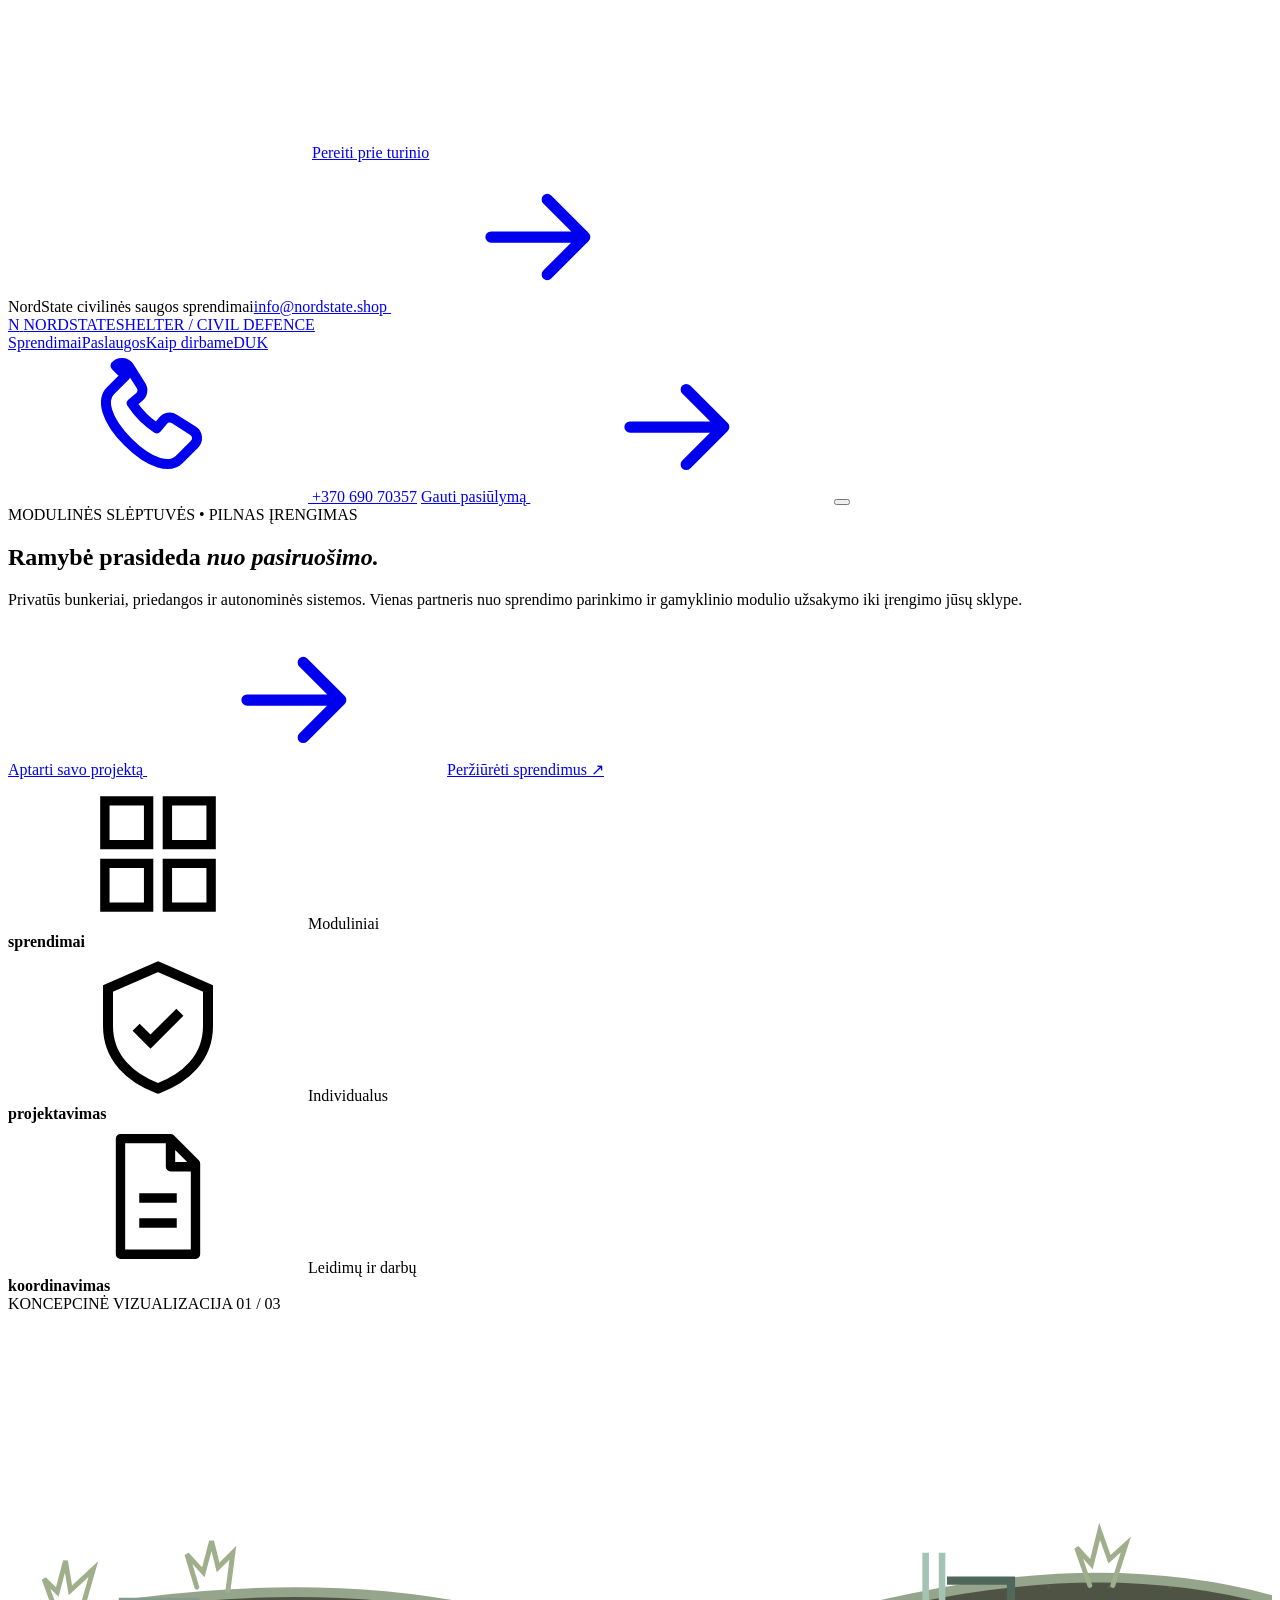
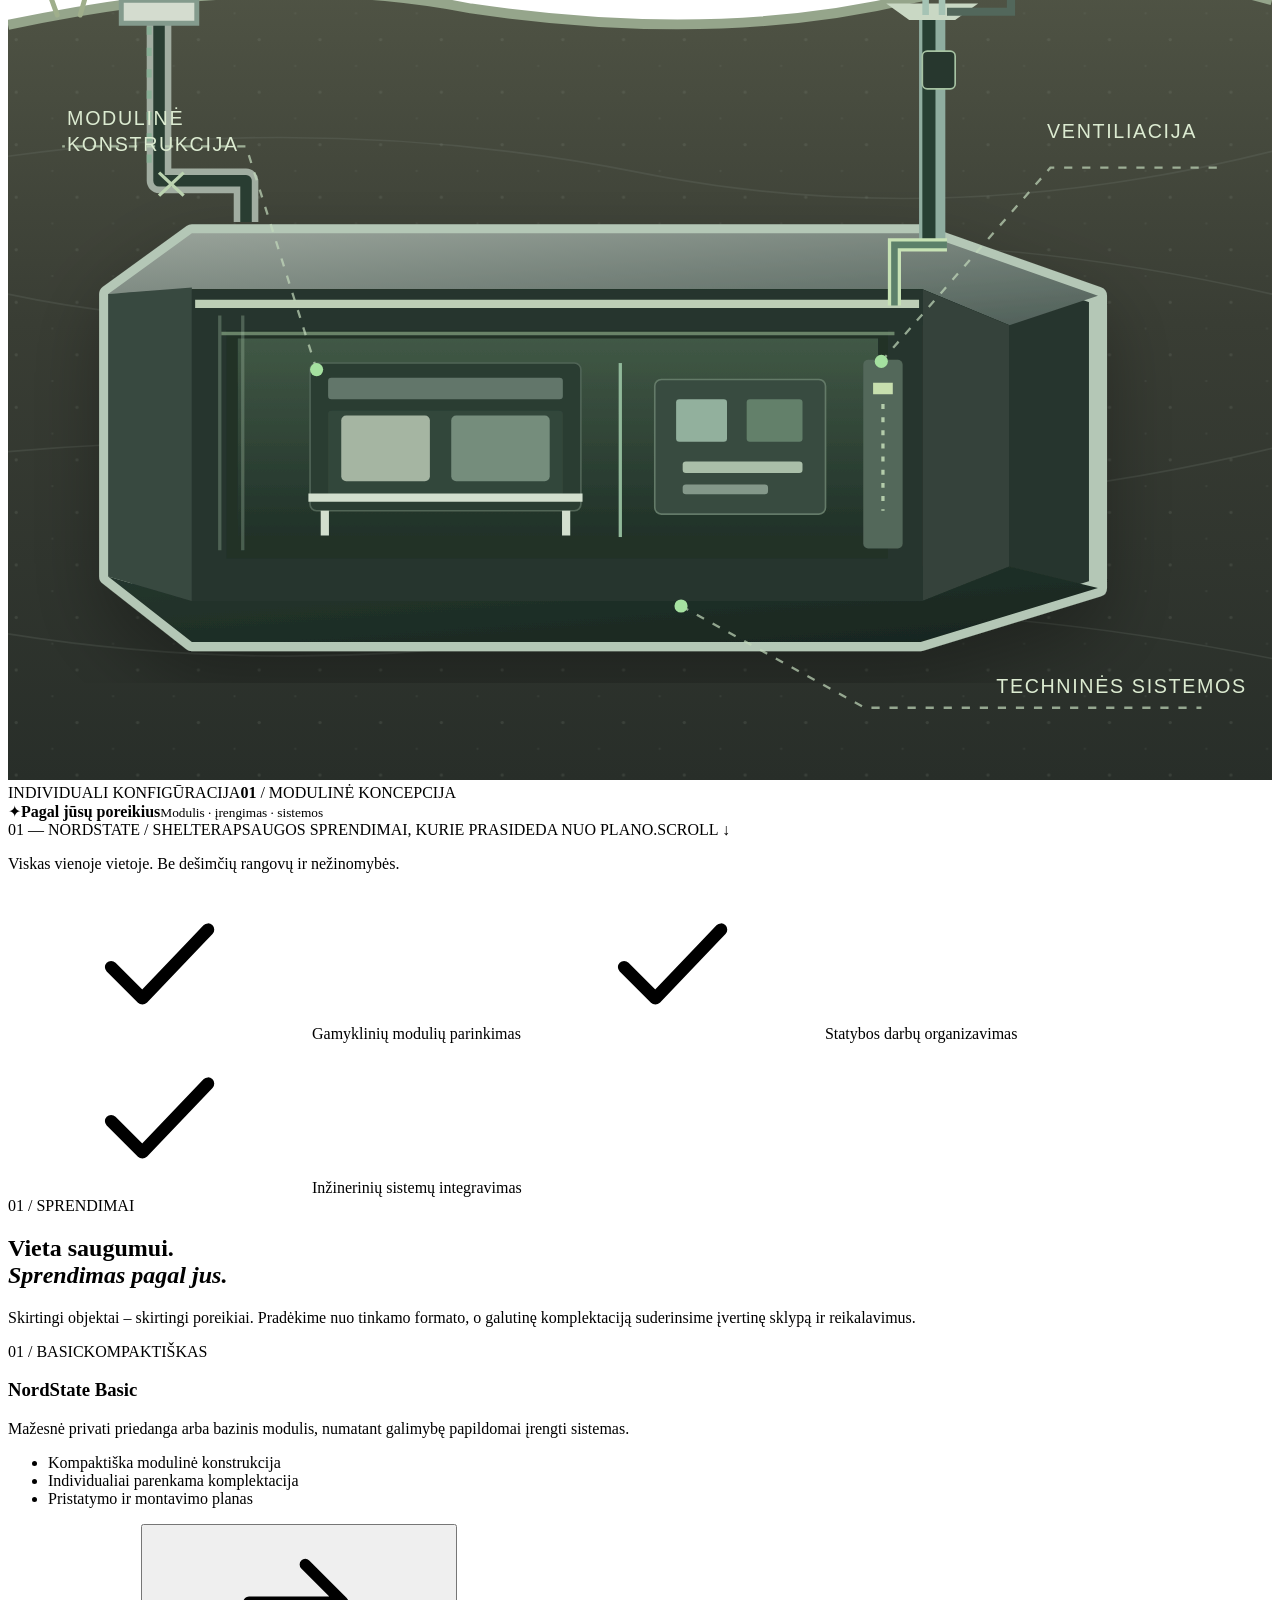
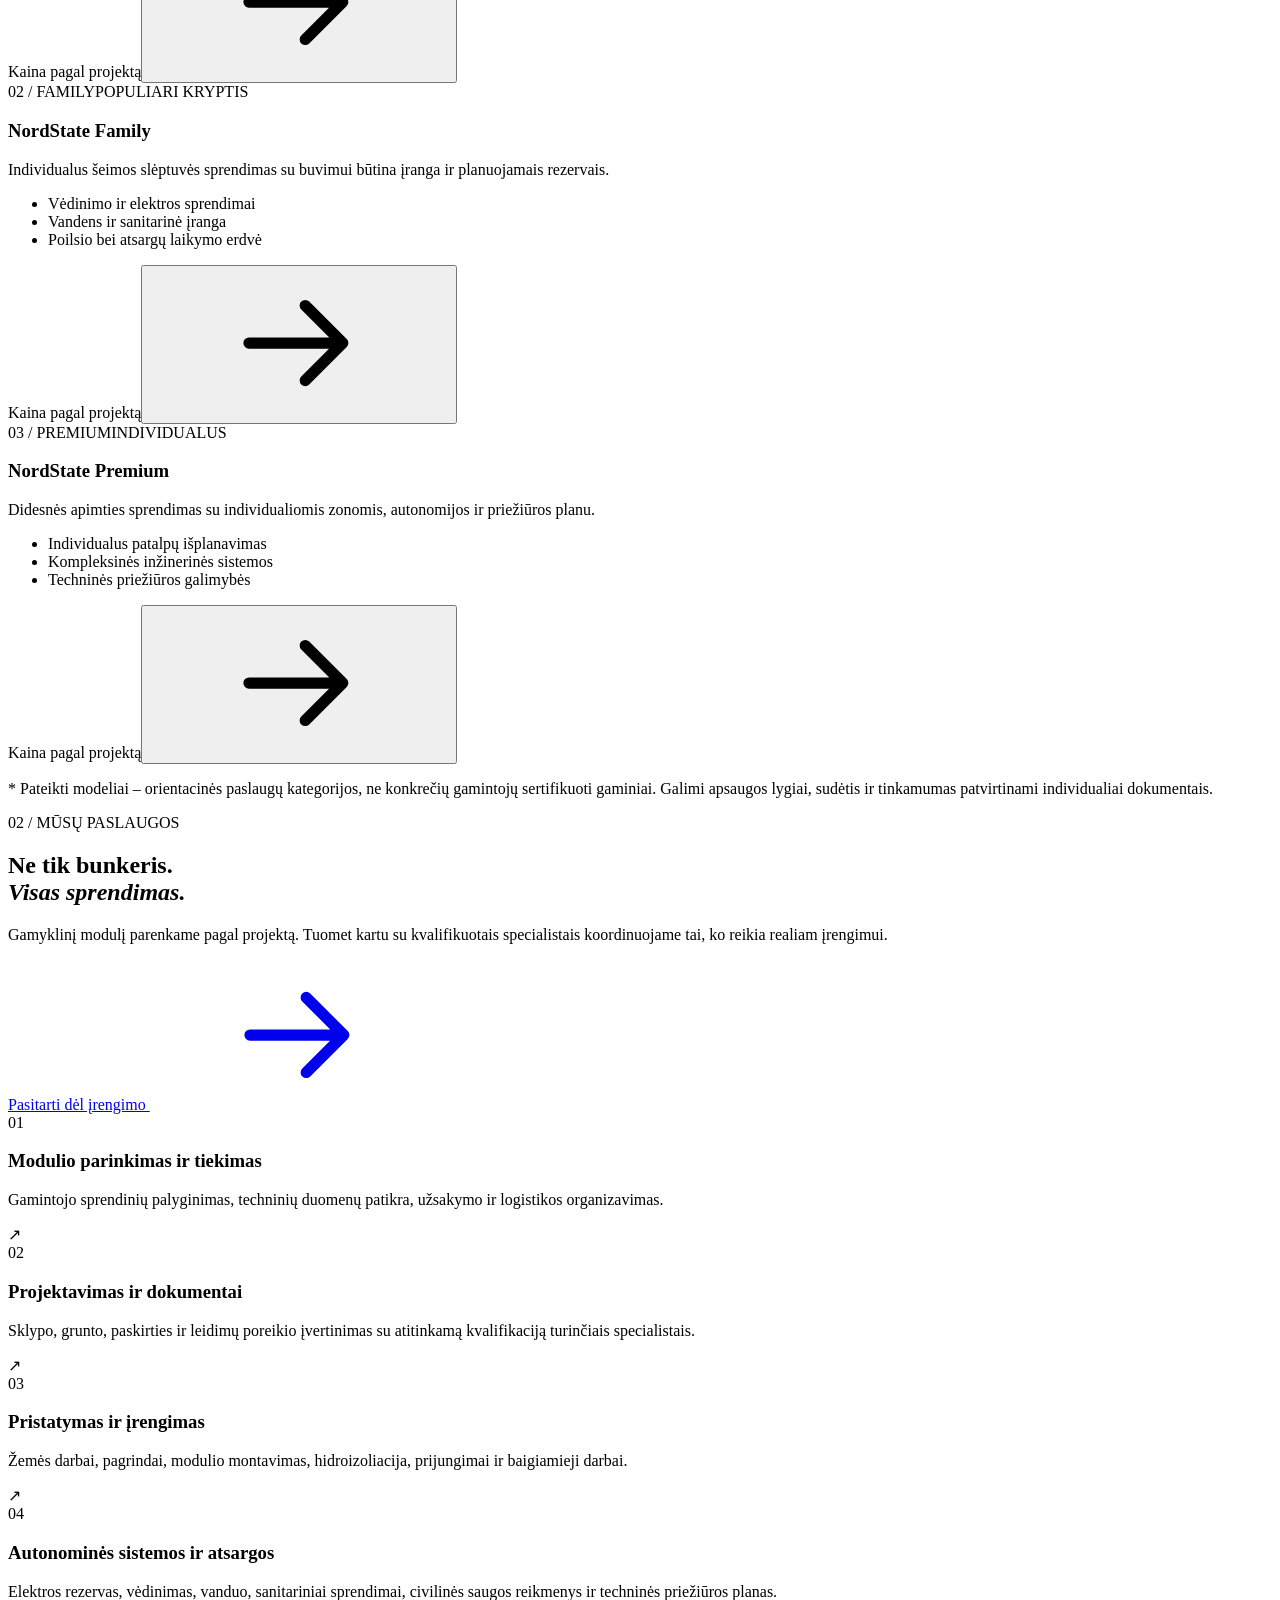
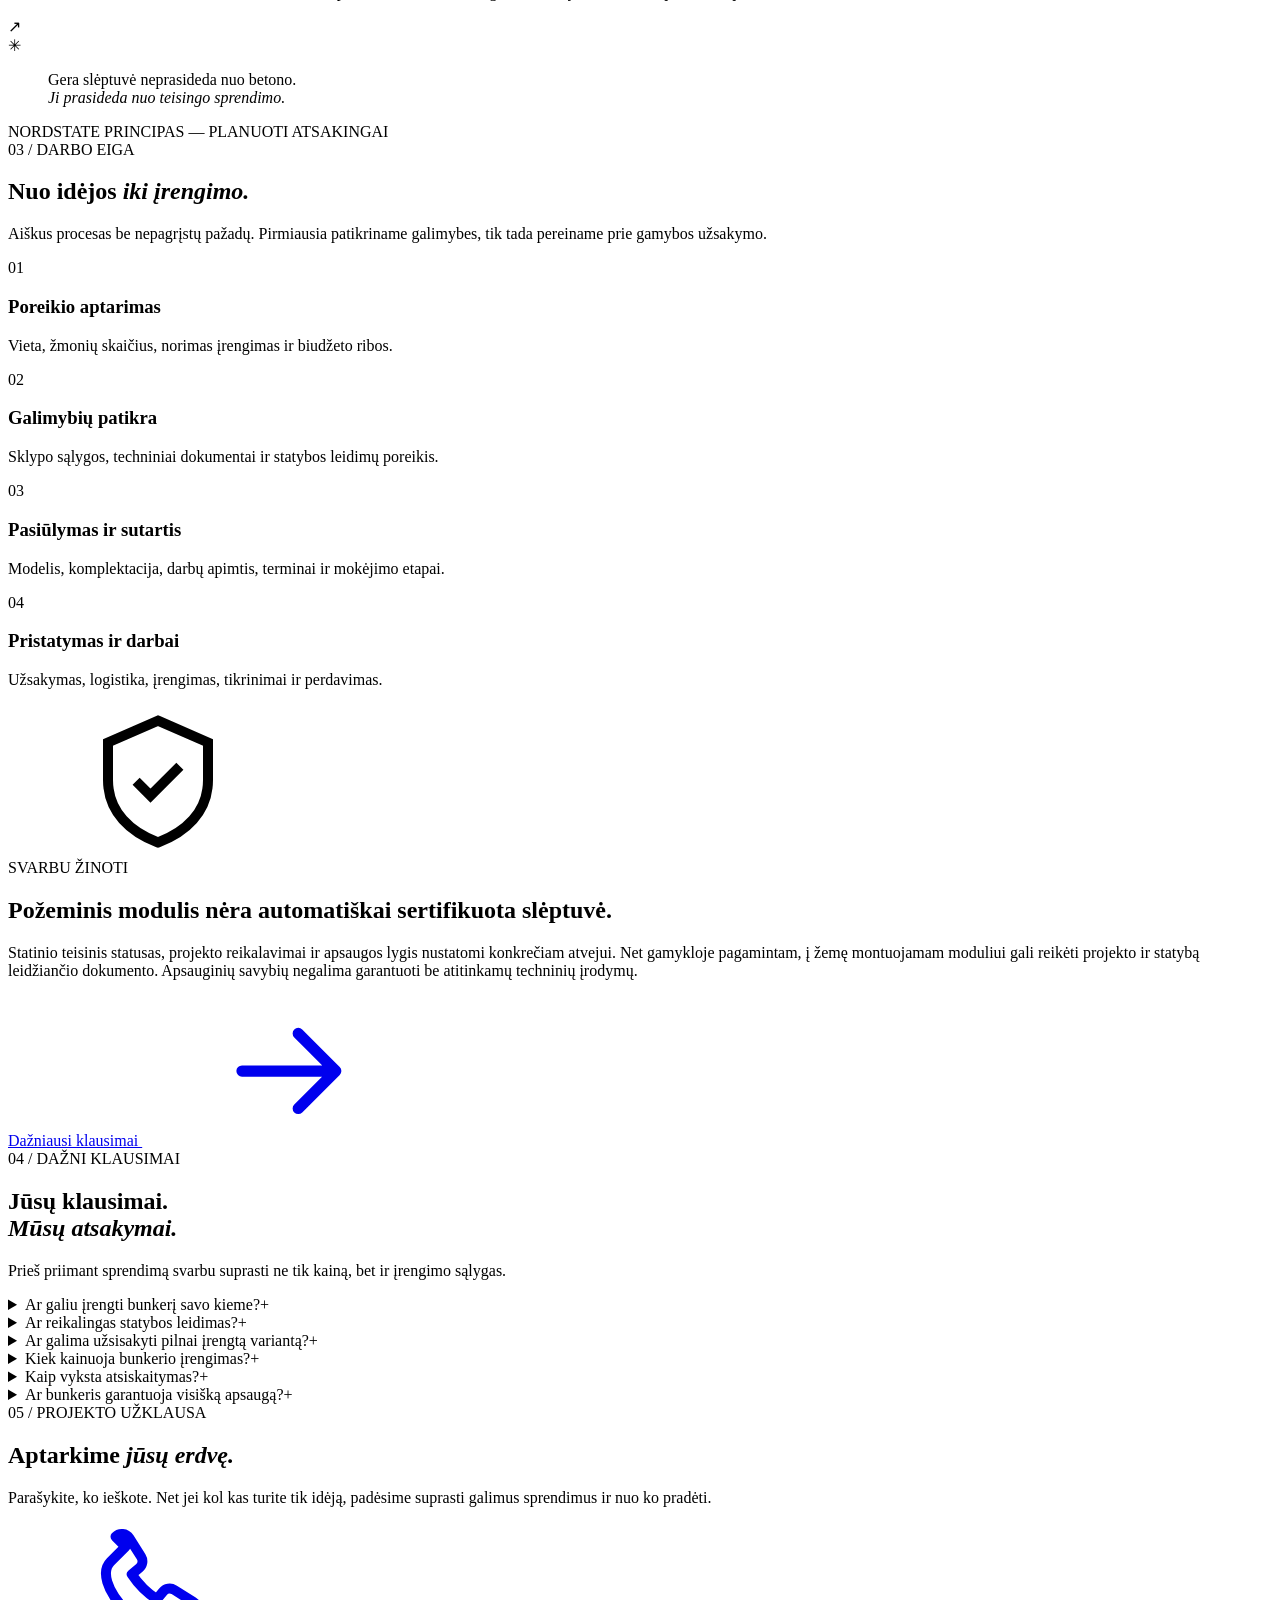
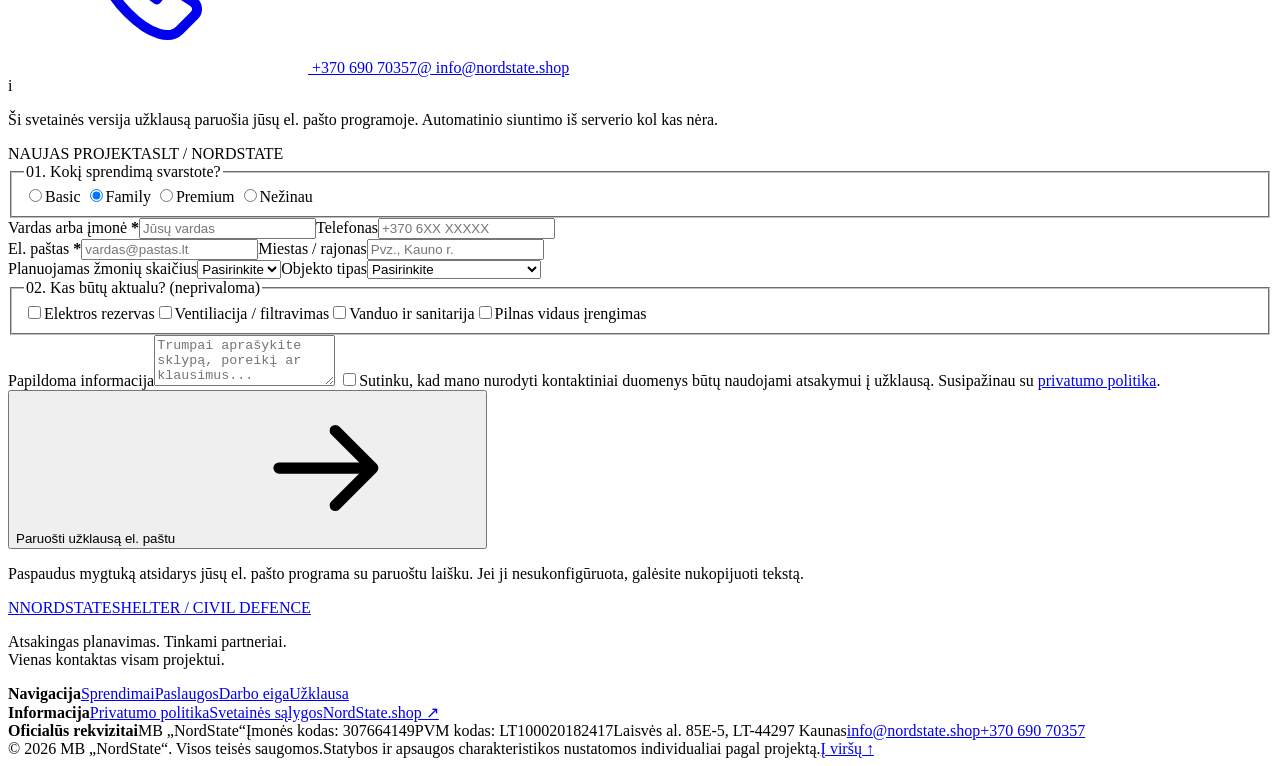
==== index.html @ f5805f01 "Import NordState Shelter index.html" ====
<!doctype html>
<html lang="lt">
<head>
  <meta charset="UTF-8">
  <meta name="viewport" content="width=device-width, initial-scale=1">
  <meta name="theme-color" content="#121a17">
  <meta name="description" content="NordState Shelter – modulinių bunkerių, priedangų ir civilinės saugos sprendimai. Nuo individualaus pasiūlymo iki pristatymo, įrengimo ir techninės priežiūros Lietuvoje.">
  <meta property="og:type" content="website">
  <meta property="og:title" content="NordState Shelter | Apgalvota apsauga">
  <meta property="og:description" content="Modulinės slėptuvės ir pilnas įrengimo organizavimas. Nuo pirmos konsultacijos iki paruošto sprendimo.">
  <meta property="og:locale" content="lt_LT">
  <title>NordState Shelter — Bunkeriai, priedangos ir įrengimas</title>
  <link rel="icon" href="./favicon.svg" type="image/svg+xml">
  <link rel="stylesheet" href="./styles.css">
  <script type="application/ld+json">{"@context":"https://schema.org","@type":"Organization","name":"MB NordState","legalName":"MB NordState","taxID":"LT100020182417","identifier":"307664149","url":"https://nordstate.shop","email":"info@nordstate.shop","telephone":"+37069070357","address":{"@type":"PostalAddress","streetAddress":"Laisvės al. 85E-5","postalCode":"LT-44297","addressLocality":"Kaunas","addressCountry":"LT"}}</script>
  <script src="./app.js" defer></script>
</head>
<body>
  <svg class="svg-defs" aria-hidden="true" xmlns="http://www.w3.org/2000/svg">
    <symbol id="ic-arrow" viewBox="0 0 24 24"><path d="M4 12h15m-6-6 6 6-6 6" stroke="currentColor" fill="none" stroke-width="1.8" stroke-linecap="round" stroke-linejoin="round"/></symbol>
    <symbol id="ic-check" viewBox="0 0 24 24"><path d="m4.5 12.5 5 5L20 6.5" stroke="currentColor" fill="none" stroke-width="2" stroke-linecap="round" stroke-linejoin="round"/></symbol>
    <symbol id="ic-phone" viewBox="0 0 24 24"><path d="M6.8 3.8 4.4 6.2c-1.4 1.4-.9 4.5 2.8 8.2s6.8 4.2 8.2 2.8l2.4-2.4a1.4 1.4 0 0 0-.2-2.2l-3-1.9a1.4 1.4 0 0 0-1.8.3l-1 1.2a14 14 0 0 1-4-4l1.2-1a1.4 1.4 0 0 0 .3-1.8l-1.9-3a1.4 1.4 0 0 0-2.2-.2Z" stroke="currentColor" fill="none" stroke-width="1.6" stroke-linejoin="round"/></symbol>
    <symbol id="ic-shield" viewBox="0 0 24 24"><path d="M12 2.5 20 6v6c0 5.2-3.7 8.4-8 10-4.3-1.6-8-4.8-8-10V6l8-3.5Z" stroke="currentColor" fill="none" stroke-width="1.6"/><path d="m8.5 12.2 2.3 2.3 4.7-4.7" stroke="currentColor" fill="none" stroke-width="1.6"/></symbol>
    <symbol id="ic-grid" viewBox="0 0 24 24"><path d="M3.5 3.5h7v7h-7zm10 0h7v7h-7zm-10 10h7v7h-7zm10 0h7v7h-7z" stroke="currentColor" fill="none" stroke-width="1.5"/></symbol>
    <symbol id="ic-settings" viewBox="0 0 24 24"><path d="M4 12c0-4.4 3.6-8 8-8s8 3.6 8 8-3.6 8-8 8-8-3.6-8-8Z" stroke="currentColor" fill="none" stroke-width="1.5"/><path d="M12 7v10M7 12h10" stroke="currentColor" fill="none" stroke-width="1.5"/></symbol>
    <symbol id="ic-file" viewBox="0 0 24 24"><path d="M6 2.5h8l4 4V21H6zM14 2.5V7h4M9 12h6M9 16h6" stroke="currentColor" fill="none" stroke-width="1.5" stroke-linejoin="round"/></symbol>
  </svg>
  <a class="skip-link" href="#turinys">Pereiti prie turinio</a>
  <div class="topline"><div class="container topline-inner"><span><span class="signal-dot"></span> NordState civilinės saugos sprendimai</span><a href="mailto:info@nordstate.shop">info@nordstate.shop <svg class="tiny-icon"><use href="#ic-arrow"/></svg></a></div></div>
  <header class="site-header" id="virsus">
    <div class="container nav-wrap">
      <a class="brand" href="#virsus" aria-label="NordState Shelter – pradžia">
        <span class="brand-mark"><span class="brand-mark-inner">N</span></span>
        <span class="brand-name">NORDSTATE<span class="brand-sub">SHELTER / CIVIL DEFENCE</span></span>
      </a>
      <nav class="desktop-nav" aria-label="Pagrindinė navigacija">
        <a href="#sprendimai">Sprendimai</a><a href="#paslaugos">Paslaugos</a><a href="#procesas">Kaip dirbame</a><a href="#duk">DUK</a>
      </nav>
      <div class="nav-right">
        <a class="nav-phone" href="tel:+37069070357"><svg class="icon"><use href="#ic-phone"/></svg> +370 690 70357</a>
        <a class="btn btn-small btn-accent" href="#uzklausa">Gauti pasiūlymą <svg class="icon"><use href="#ic-arrow"/></svg></a>
        <button class="menu-button" id="menuToggle" type="button" aria-controls="mobileMenu" aria-expanded="false" aria-label="Atidaryti meniu"><span></span><span></span><span></span></button>
      </div>
    </div>
    <nav id="mobileMenu" class="mobile-menu" aria-label="Mobilioji navigacija" hidden>
      <a href="#sprendimai">Sprendimai</a><a href="#paslaugos">Paslaugos</a><a href="#procesas">Kaip dirbame</a><a href="#duk">DUK</a><a href="#uzklausa">Gauti pasiūlymą</a><a href="tel:+37069070357">+370 690 70357</a>
    </nav>
  </header>
  <main id="turinys">
    <section class="hero">
      <div class="hero-grid-overlay" aria-hidden="true"></div>
      <div class="container hero-inner">
        <div class="hero-copy">
          <div class="eyebrow"><span class="eyebrow-line"></span> MODULINĖS SLĖPTUVĖS • PILNAS ĮRENGIMAS</div>
          <h1>Ramybė prasideda <em>nuo pasiruošimo.</em></h1>
          <p>Privatūs bunkeriai, priedangos ir autonominės sistemos. Vienas partneris nuo sprendimo parinkimo ir gamyklinio modulio užsakymo iki įrengimo jūsų sklype.</p>
          <div class="hero-actions"><a href="#uzklausa" class="btn btn-accent btn-large">Aptarti savo projektą <svg class="icon"><use href="#ic-arrow"/></svg></a><a href="#sprendimai" class="text-link">Peržiūrėti sprendimus <span>↗</span></a></div>
          <div class="hero-meta"><div class="meta-unit"><span class="meta-icon"><svg class="icon"><use href="#ic-grid"/></svg></span><span>Moduliniai<br><b>sprendimai</b></span></div><div class="meta-divider"></div><div class="meta-unit"><span class="meta-icon"><svg class="icon"><use href="#ic-shield"/></svg></span><span>Individualus<br><b>projektavimas</b></span></div><div class="meta-divider"></div><div class="meta-unit"><span class="meta-icon"><svg class="icon"><use href="#ic-file"/></svg></span><span>Leidimų ir darbų<br><b>koordinavimas</b></span></div></div>
        </div>
        <div class="hero-visual">
          <div class="illustration-label top-label"><span class="label-dot"></span> KONCEPCINĖ VIZUALIZACIJA <span class="label-count">01 / 03</span></div>
          <svg class="hero-illustration" viewBox="0 0 770 650" role="img" aria-label="Požeminio modulinio bunkerio scheminis pjūvis su gyvenamąja erdve, įėjimu ir techninėmis sistemomis">
            <defs>
              <linearGradient id="earth" x1="0" x2="0" y1="0" y2="1"><stop offset="0" stop-color="#505445"/><stop offset=".43" stop-color="#393d34"/><stop offset="1" stop-color="#282e29"/></linearGradient>
              <linearGradient id="roof" x1="0" x2=".9" y1="0" y2="1"><stop stop-color="#9aa49b"/><stop offset="1" stop-color="#52625b"/></linearGradient>
              <linearGradient id="floor" x1="0" x2="1" y1="0" y2="1"><stop stop-color="#26382f"/><stop offset="1" stop-color="#17251e"/></linearGradient>
              <linearGradient id="glow" x1="0" x2="0" y1="0" y2="1"><stop stop-color="#bcecb5" stop-opacity=".21"/><stop offset="1" stop-color="#bcecb5" stop-opacity="0"/></linearGradient>
              <pattern id="noise" width="37" height="32" patternUnits="userSpaceOnUse"><circle cx="5" cy="7" r="1" fill="#8b9889" opacity=".22"/><circle cx="27" cy="23" r=".7" fill="#8b9889" opacity=".16"/></pattern>
              <filter id="shadow"><feDropShadow dx="0" dy="20" stdDeviation="23" flood-color="#000" flood-opacity=".3"/></filter>
            </defs>
            <path d="M0 190 Q160 156 282 180 Q432 202 550 174 Q672 148 770 175L770 650H0Z" fill="url(#earth)"/>
            <path d="M0 190 Q160 156 282 180 Q432 202 550 174 Q672 148 770 175" stroke="#95a58b" stroke-width="6" fill="none"/>
            <path d="M0 192 Q160 158 282 182 Q432 204 550 176 Q672 150 770 177L770 650H0Z" fill="url(#noise)" opacity=".8"/>
            <g stroke="#798275" opacity=".22" fill="none"><path d="M0 270q200-27 385 10t385-13M0 354q163 35 345-10t425 10M0 450q205-18 380 16t390-18M0 561q175 28 355-2t415 17"/></g>
            <path d="M30 184l-8-22 8 8 5-19 3 18 14-13-8 28M115 167l-6-20 10 11 5-19 4 16 9-9-3 23M659 166l-8-23 9 10 5-20 6 17 10-9-8 25" stroke="#9fae8b" fill="none" stroke-width="3" stroke-linecap="round"/>
            <g filter="url(#shadow)">
              <path d="M112 317 L556 317 L664 355 L664 533 L556 566 L112 566 L61 526 L61 354Z" fill="#26342d" stroke="#b4c7b6" stroke-width="11" stroke-linejoin="round"/>
              <path d="M112 317 L556 317 L664 355 L610 373 L557 351 L112 351 L61 354Z" fill="url(#roof)"/>
              <path d="M112 351 L557 351 L610 373 L610 520 L557 541 L112 541Z" fill="#1a2822"/>
              <path d="M557 351 L610 373 L610 520 L557 541Z" fill="#34423a"/>
              <path d="M112 541 L557 541 L610 520 L664 533 L556 566 L112 566 L61 526Z" fill="url(#floor)"/>
              <path d="M112 350V541L61 526V354Z" fill="#394941"/>
              <path d="M112 351 H557 V541 H112Z" fill="#26362d"/>
              <path d="M133 376H536V515H133Z" fill="#203128"/>
              <path d="M140 381H530V503H140Z" fill="url(#glow)"/>
              <path d="M114 360H555" stroke="#d8e9cf" stroke-width="5" opacity=".85"/>
              <path d="M130 378H540" stroke="#a5c79e" stroke-width="2" opacity=".55"/>
              <rect x="184" y="396" width="165" height="90" rx="4" fill="#2a3d32" stroke="#516557"/>
              <rect x="195" y="405" width="143" height="13" rx="2" fill="#62766a"/><rect x="195" y="425" width="143" height="52" rx="2" fill="#32463b"/>
              <rect x="203" y="428" width="54" height="40" rx="3" fill="#a5b5a2"/><rect x="270" y="428" width="60" height="40" rx="3" fill="#748d7c"/>
              <path d="M183 478H350M193 486V501M340 486V501" stroke="#d2dfce" stroke-width="5"/>
              <path d="M372 396h2v106h-2z" fill="#91b99a"/>
              <rect x="394" y="406" width="104" height="82" rx="4" fill="#384b40" stroke="#647a68"/>
              <rect x="407" y="418" width="31" height="26" rx="2" fill="#92b09d"/><rect x="450" y="418" width="34" height="26" rx="2" fill="#63806b"/>
              <rect x="411" y="456" width="73" height="7" rx="2" fill="#aabfa9"/><rect x="411" y="470" width="52" height="6" rx="2" fill="#84988a"/>
              <rect x="521" y="394" width="24" height="115" rx="3" fill="#53675a"/>
              <rect x="527" y="408" width="12" height="7" fill="#c7dfae"/><path d="M533 421v65" stroke="#b3ccaa" stroke-width="2" stroke-dasharray="3 5"/>
              <path d="M129 367v143M143 367v143" stroke="#adc8ae" stroke-width="2" opacity=".3"/>
            </g>
            <g>
              <path d="M563 180V326" fill="none" stroke="#8fada0" stroke-width="16"/>
              <path d="M561 180V326" fill="none" stroke="#273f33" stroke-width="8"/>
              <path d="M549 187h28l14-10h-56z" fill="#c9d8c4"/>
              <path d="M559 184v-38m10 38v-38" stroke="#a5c3b4" stroke-width="4"/>
              <path d="M572 182h39v-19h-39" fill="none" stroke="#52675b" stroke-width="5"/>
              <path d="M572 324H540V361" fill="none" stroke="#c7e2b5" stroke-width="8"/>
              <path d="M572 324H540V361" fill="none" stroke="#5c806a" stroke-width="4"/>
              <rect x="557" y="206" width="20" height="23" rx="3" fill="#27372e" stroke="#a7c3a3"/>
            </g>
            <g>
              <path d="M92 180V285L145 285V310" fill="none" stroke="#a1ada1" stroke-width="15" stroke-linejoin="round"/>
              <path d="M92 180V285L145 285V310" fill="none" stroke="#293d32" stroke-width="7" stroke-linejoin="round"/>
              <path d="M69 175h46v14H69Z" fill="#d4dccf" stroke="#849b8d" stroke-width="3"/>
              <path d="M86 191v83" stroke="#89af96" stroke-width="3" stroke-dasharray="5 8"/>
              <path d="M92 280l15 14m0-14-15 14" stroke="#bbd3b0" stroke-width="2"/>
            </g>
            <g fill="none" stroke="#c3dabc" opacity=".7" stroke-width="1.4" stroke-dasharray="5 6"><path d="M188 400L145 264H33"/><path d="M532 395L635 277H737"/><path d="M410 544L522 606H727"/></g>
            <g fill="#dcebd1" font-size="12" font-family="Arial,sans-serif" letter-spacing="1"><text x="36" y="251">MODULINĖ</text><text x="36" y="267">KONSTRUKCIJA</text><text x="633" y="259">VENTILIACIJA</text><text x="602" y="597">TECHNINĖS SISTEMOS</text></g>
            <g fill="#a5e1a0"><circle cx="188" cy="400" r="4"/><circle cx="532" cy="395" r="4"/><circle cx="410" cy="544" r="4"/></g>
          </svg>
          <div class="illustration-footer"><span>INDIVIDUALI KONFIGŪRACIJA</span><span><b>01</b> / MODULINĖ KONCEPCIJA</span></div>
          <div class="floating-tag"><span class="floating-tag-icon">✦</span><span><b>Pagal jūsų poreikius</b><small>Modulis · įrengimas · sistemos</small></span></div>
        </div>
      </div>
      <div class="hero-bottom container"><span>01 — NORDSTATE / SHELTER</span><span>APSAUGOS SPRENDIMAI, KURIE PRASIDEDA NUO PLANO.</span><span>SCROLL ↓</span></div>
    </section>

    <section class="intro-strip"><div class="container intro-grid"><p class="intro-large">Viskas vienoje vietoje. <span>Be dešimčių rangovų ir nežinomybės.</span></p><div class="intro-list"><span><svg class="icon"><use href="#ic-check"/></svg> Gamyklinių modulių parinkimas</span><span><svg class="icon"><use href="#ic-check"/></svg> Statybos darbų organizavimas</span><span><svg class="icon"><use href="#ic-check"/></svg> Inžinerinių sistemų integravimas</span></div></div></section>

    <section class="section section-solutions" id="sprendimai">
      <div class="container">
        <div class="section-head"><div><div class="kicker"><span>01 / SPRENDIMAI</span></div><h2>Vieta saugumui.<br><em>Sprendimas pagal jus.</em></h2></div><p>Skirtingi objektai – skirtingi poreikiai. Pradėkime nuo tinkamo formato, o galutinę komplektaciją suderinsime įvertinę sklypą ir reikalavimus.</p></div>
        <div class="solution-grid">
          <article class="solution-card">
            <div class="solution-top"><span class="solution-number">01 / BASIC</span><span class="card-label">KOMPAKTIŠKAS</span></div>
            <div class="mini-visual v-basic" aria-hidden="true"><span class="module-outer"><span class="module-inner"><i></i><i></i></span></span><span class="blueprint-cross a"></span><span class="blueprint-cross b"></span></div>
            <h3>NordState Basic</h3><p>Mažesnė privati priedanga arba bazinis modulis, numatant galimybę papildomai įrengti sistemas.</p>
            <ul><li>Kompaktiška modulinė konstrukcija</li><li>Individualiai parenkama komplektacija</li><li>Pristatymo ir montavimo planas</li></ul>
            <div class="solution-bottom"><span>Kaina pagal projektą</span><button type="button" class="card-action" data-pick="Basic" aria-label="Rinktis Basic"><svg class="icon"><use href="#ic-arrow"/></svg></button></div>
          </article>
          <article class="solution-card featured">
            <div class="solution-top"><span class="solution-number">02 / FAMILY</span><span class="card-label accent-label">POPULIARI KRYPTIS</span></div>
            <div class="mini-visual v-family" aria-hidden="true"><span class="module-outer"><span class="module-inner"><i></i><i></i><i></i></span></span><span class="blueprint-cross a"></span><span class="blueprint-cross b"></span></div>
            <h3>NordState Family</h3><p>Individualus šeimos slėptuvės sprendimas su buvimui būtina įranga ir planuojamais rezervais.</p>
            <ul><li>Vėdinimo ir elektros sprendimai</li><li>Vandens ir sanitarinė įranga</li><li>Poilsio bei atsargų laikymo erdvė</li></ul>
            <div class="solution-bottom"><span>Kaina pagal projektą</span><button type="button" class="card-action" data-pick="Family" aria-label="Rinktis Family"><svg class="icon"><use href="#ic-arrow"/></svg></button></div>
          </article>
          <article class="solution-card">
            <div class="solution-top"><span class="solution-number">03 / PREMIUM</span><span class="card-label">INDIVIDUALUS</span></div>
            <div class="mini-visual v-premium" aria-hidden="true"><span class="module-outer"><span class="module-inner"><i></i><i></i><i></i><i></i></span></span><span class="blueprint-cross a"></span><span class="blueprint-cross b"></span></div>
            <h3>NordState Premium</h3><p>Didesnės apimties sprendimas su individualiomis zonomis, autonomijos ir priežiūros planu.</p>
            <ul><li>Individualus patalpų išplanavimas</li><li>Kompleksinės inžinerinės sistemos</li><li>Techninės priežiūros galimybės</li></ul>
            <div class="solution-bottom"><span>Kaina pagal projektą</span><button type="button" class="card-action" data-pick="Premium" aria-label="Rinktis Premium"><svg class="icon"><use href="#ic-arrow"/></svg></button></div>
          </article>
        </div>
        <p class="footnote">* Pateikti modeliai – orientacinės paslaugų kategorijos, ne konkrečių gamintojų sertifikuoti gaminiai. Galimi apsaugos lygiai, sudėtis ir tinkamumas patvirtinami individualiai dokumentais.</p>
      </div>
    </section>

    <section class="section section-services" id="paslaugos">
      <div class="container services-grid">
        <div class="services-left"><div class="kicker">02 / MŪSŲ PASLAUGOS</div><h2>Ne tik bunkeris.<br><em>Visas sprendimas.</em></h2><p>Gamyklinį modulį parenkame pagal projektą. Tuomet kartu su kvalifikuotais specialistais koordinuojame tai, ko reikia realiam įrengimui.</p><a class="btn btn-outline" href="#uzklausa">Pasitarti dėl įrengimo <svg class="icon"><use href="#ic-arrow"/></svg></a></div>
        <div class="services-right">
          <div class="service-row"><span class="service-icon">01</span><div><h3>Modulio parinkimas ir tiekimas</h3><p>Gamintojo sprendinių palyginimas, techninių duomenų patikra, užsakymo ir logistikos organizavimas.</p></div><span class="service-cross">↗</span></div>
          <div class="service-row"><span class="service-icon">02</span><div><h3>Projektavimas ir dokumentai</h3><p>Sklypo, grunto, paskirties ir leidimų poreikio įvertinimas su atitinkamą kvalifikaciją turinčiais specialistais.</p></div><span class="service-cross">↗</span></div>
          <div class="service-row"><span class="service-icon">03</span><div><h3>Pristatymas ir įrengimas</h3><p>Žemės darbai, pagrindai, modulio montavimas, hidroizoliacija, prijungimai ir baigiamieji darbai.</p></div><span class="service-cross">↗</span></div>
          <div class="service-row"><span class="service-icon">04</span><div><h3>Autonominės sistemos ir atsargos</h3><p>Elektros rezervas, vėdinimas, vanduo, sanitariniai sprendimai, civilinės saugos reikmenys ir techninės priežiūros planas.</p></div><span class="service-cross">↗</span></div>
        </div>
      </div>
    </section>

    <section class="statement"><div class="container statement-inner"><span class="statement-asterisk">✳</span><blockquote>Gera slėptuvė neprasideda nuo betono.<br><em>Ji prasideda nuo teisingo sprendimo.</em></blockquote><span class="statement-caption">NORDSTATE PRINCIPAS — PLANUOTI ATSAKINGAI</span></div></section>

    <section class="section section-process" id="procesas">
      <div class="container"><div class="section-head"><div><div class="kicker">03 / DARBO EIGA</div><h2>Nuo idėjos <em>iki įrengimo.</em></h2></div><p>Aiškus procesas be nepagrįstų pažadų. Pirmiausia patikriname galimybes, tik tada pereiname prie gamybos užsakymo.</p></div>
        <div class="steps"><div class="step"><span class="step-index">01</span><div class="step-line"></div><h3>Poreikio aptarimas</h3><p>Vieta, žmonių skaičius, norimas įrengimas ir biudžeto ribos.</p></div><div class="step"><span class="step-index">02</span><div class="step-line"></div><h3>Galimybių patikra</h3><p>Sklypo sąlygos, techniniai dokumentai ir statybos leidimų poreikis.</p></div><div class="step"><span class="step-index">03</span><div class="step-line"></div><h3>Pasiūlymas ir sutartis</h3><p>Modelis, komplektacija, darbų apimtis, terminai ir mokėjimo etapai.</p></div><div class="step"><span class="step-index">04</span><div class="step-line"></div><h3>Pristatymas ir darbai</h3><p>Užsakymas, logistika, įrengimas, tikrinimai ir perdavimas.</p></div></div>
      </div>
    </section>

    <section class="section section-advisory">
      <div class="container advisory-inner">
        <div class="advisory-symbol"><svg class="icon"><use href="#ic-shield"/></svg></div>
        <div><div class="kicker">SVARBU ŽINOTI</div><h2>Požeminis modulis nėra automatiškai sertifikuota slėptuvė.</h2><p>Statinio teisinis statusas, projekto reikalavimai ir apsaugos lygis nustatomi konkrečiam atvejui. Net gamykloje pagamintam, į žemę montuojamam moduliui gali reikėti projekto ir statybą leidžiančio dokumento. Apsauginių savybių negalima garantuoti be atitinkamų techninių įrodymų.</p></div>
        <a href="#duk" class="btn btn-outline-light">Dažniausi klausimai <svg class="icon"><use href="#ic-arrow"/></svg></a>
      </div>
    </section>

    <section class="section section-faq" id="duk"><div class="container faq-grid"><div><div class="kicker">04 / DAŽNI KLAUSIMAI</div><h2>Jūsų klausimai.<br><em>Mūsų atsakymai.</em></h2><p>Prieš priimant sprendimą svarbu suprasti ne tik kainą, bet ir įrengimo sąlygas.</p></div><div class="faq-items">
      <details><summary>Ar galiu įrengti bunkerį savo kieme?<span>+</span></summary><p>Galimybė priklauso nuo sklypo paskirties, teritorijų planavimo dokumentų, gruntinių sąlygų, požeminių tinklų ir statinio klasifikacijos. Prieš užsakant modulį būtina atlikti individualų įvertinimą.</p></details>
      <details><summary>Ar reikalingas statybos leidimas?<span>+</span></summary><p>Kai kuriais atvejais taip. Vien tai, kad modulis atvežamas jau pagamintas, nereiškia, kad leidimas nereikalingas. Reikalingus dokumentus nustato projektuotojas pagal konkretaus projekto aplinkybes ir galiojančius teisės aktus.</p></details>
      <details><summary>Ar galima užsisakyti pilnai įrengtą variantą?<span>+</span></summary><p>Galime parengti individualų pasiūlymą, apimantį modulinę konstrukciją, pristatymą, montavimą ir numatytas inžinerines sistemas. Tiksli komplektacija ir tiekimo galimybės patvirtinamos po techninio įvertinimo.</p></details>
      <details><summary>Kiek kainuoja bunkerio įrengimas?<span>+</span></summary><p>Kaina priklauso nuo matmenų, konstrukcijos, sklypo sąlygų, inžinerinių sistemų ir pristatymo. Viešų fiktyvių „nuo“ kainų nenurodome – po užklausos sudarome individualų pasiūlymą.</p></details>
      <details><summary>Kaip vyksta atsiskaitymas?<span>+</span></summary><p>Atsiskaitymo etapai, avansas ir darbų terminai nustatomi rašytinėje sutartyje. Modulis užsakomas tik išsiaiškinus esmines technines ir teisines sąlygas.</p></details>
      <details><summary>Ar bunkeris garantuoja visišką apsaugą?<span>+</span></summary><p>Ne. Nė vienas statinys negali būti pristatomas kaip suteikiantis absoliučią apsaugą. Konkretūs apsaugos parametrai priklauso nuo konstrukcijos, bandymų, dokumentacijos ir tinkamo įrengimo.</p></details>
    </div></div></section>

    <section class="section section-contact" id="uzklausa"><div class="container contact-grid">
      <div class="contact-aside"><div class="kicker light-kicker">05 / PROJEKTO UŽKLAUSA</div><h2>Aptarkime <em>jūsų erdvę.</em></h2><p>Parašykite, ko ieškote. Net jei kol kas turite tik idėją, padėsime suprasti galimus sprendimus ir nuo ko pradėti.</p><div class="contact-lines"><a href="tel:+37069070357"><svg class="icon"><use href="#ic-phone"/></svg> +370 690 70357</a><a href="mailto:info@nordstate.shop"><span class="at">@</span> info@nordstate.shop</a></div><div class="form-explain"><span class="form-explain-icon">i</span><p>Ši svetainės versija užklausą paruošia jūsų el. pašto programoje. Automatinio siuntimo iš serverio kol kas nėra.</p></div></div>
      <div class="contact-form-card">
        <div class="form-head"><span>NAUJAS PROJEKTAS</span><span>LT / NORDSTATE</span></div>
        <form id="quoteForm">
          <fieldset class="form-fieldset"><legend>01. Kokį sprendimą svarstote?</legend>
            <div class="package-options">
              <label class="package-option"><input type="radio" name="package" value="Basic"><span>Basic</span></label>
              <label class="package-option"><input type="radio" name="package" value="Family" checked><span>Family</span></label>
              <label class="package-option"><input type="radio" name="package" value="Premium"><span>Premium</span></label>
              <label class="package-option"><input type="radio" name="package" value="Dar nežinau"><span>Nežinau</span></label>
            </div>
          </fieldset>
          <div class="form-two"><label>Vardas arba įmonė <b>*</b><input name="name" type="text" autocomplete="name" maxlength="100" required placeholder="Jūsų vardas"></label><label>Telefonas<input name="phone" type="tel" autocomplete="tel" maxlength="35" placeholder="+370 6XX XXXXX"></label></div>
          <div class="form-two"><label>El. paštas <b>*</b><input name="email" type="email" autocomplete="email" maxlength="160" required placeholder="vardas@pastas.lt"></label><label>Miestas / rajonas<input name="location" type="text" maxlength="100" placeholder="Pvz., Kauno r."></label></div>
          <div class="form-two"><label>Planuojamas žmonių skaičius<select name="people"><option value="Nenurodyta">Pasirinkite</option><option>1–2</option><option>3–4</option><option>5–6</option><option>7–10</option><option>10+</option></select></label><label>Objekto tipas<select name="site"><option value="Nenurodyta">Pasirinkite</option><option>Privatus kiemas</option><option>Esamas rūsys</option><option>Įmonės / įstaigos teritorija</option><option>Kita</option></select></label></div>
          <fieldset class="form-fieldset extras"><legend>02. Kas būtų aktualu? <span>(neprivaloma)</span></legend><div class="extras-grid"><label><input type="checkbox" name="extras" value="Elektros rezervas"><span>Elektros rezervas</span></label><label><input type="checkbox" name="extras" value="Ventiliacija / filtravimas"><span>Ventiliacija / filtravimas</span></label><label><input type="checkbox" name="extras" value="Vanduo ir sanitarija"><span>Vanduo ir sanitarija</span></label><label><input type="checkbox" name="extras" value="Pilnas vidaus įrengimas"><span>Pilnas vidaus įrengimas</span></label></div></fieldset>
          <label class="message-label">Papildoma informacija<textarea name="message" rows="3" maxlength="2000" placeholder="Trumpai aprašykite sklypą, poreikį ar klausimus..."></textarea></label>
          <label class="consent"><input type="checkbox" name="consent" required><span>Sutinku, kad mano nurodyti kontaktiniai duomenys būtų naudojami atsakymui į užklausą. Susipažinau su <a href="./privacy.html">privatumo politika</a>.</span></label>
          <button type="submit" class="btn btn-accent btn-submit">Paruošti užklausą el. paštu <svg class="icon"><use href="#ic-arrow"/></svg></button>
          <p class="form-help">Paspaudus mygtuką atsidarys jūsų el. pašto programa su paruoštu laišku. Jei ji nesukonfigūruota, galėsite nukopijuoti tekstą.</p>
        </form>
        <div id="emailFallback" class="email-fallback" hidden aria-live="polite"><p><strong>Užklausos tekstas paruoštas.</strong> Jei el. pašto programa neatsidarė, nukopijuokite užklausą ir išsiųskite ją adresu <b>info@nordstate.shop</b>.</p><button id="copyRequest" type="button" class="btn btn-copy">Kopijuoti užklausą</button><p id="copyStatus" class="copy-status" role="status"></p></div>
      </div>
    </div></section>
  </main>
  <footer class="site-footer"><div class="container"><div class="footer-top"><div><a class="brand footer-brand" href="#virsus"><span class="brand-mark"><span class="brand-mark-inner">N</span></span><span class="brand-name">NORDSTATE<span class="brand-sub">SHELTER / CIVIL DEFENCE</span></span></a><p>Atsakingas planavimas. Tinkami partneriai.<br>Vienas kontaktas visam projektui.</p></div><div class="footer-links"><div><b>Navigacija</b><a href="#sprendimai">Sprendimai</a><a href="#paslaugos">Paslaugos</a><a href="#procesas">Darbo eiga</a><a href="#uzklausa">Užklausa</a></div><div><b>Informacija</b><a href="./privacy.html">Privatumo politika</a><a href="./terms.html">Svetainės sąlygos</a><a href="https://nordstate.shop" target="_blank" rel="noopener">NordState.shop ↗</a></div></div><div class="footer-company"><b>Oficialūs rekvizitai</b><span>MB „NordState“</span><span>Įmonės kodas: 307664149</span><span>PVM kodas: LT100020182417</span><span>Laisvės al. 85E-5, LT-44297 Kaunas</span><a href="mailto:info@nordstate.shop">info@nordstate.shop</a><a href="tel:+37069070357">+370 690 70357</a></div></div><div class="footer-bottom"><span>© <span id="year">2026</span> MB „NordState“. Visos teisės saugomos.</span><span>Statybos ir apsaugos charakteristikos nustatomos individualiai pagal projektą.</span><a href="#virsus">Į viršų ↑</a></div></div></footer>
</body>
</html>
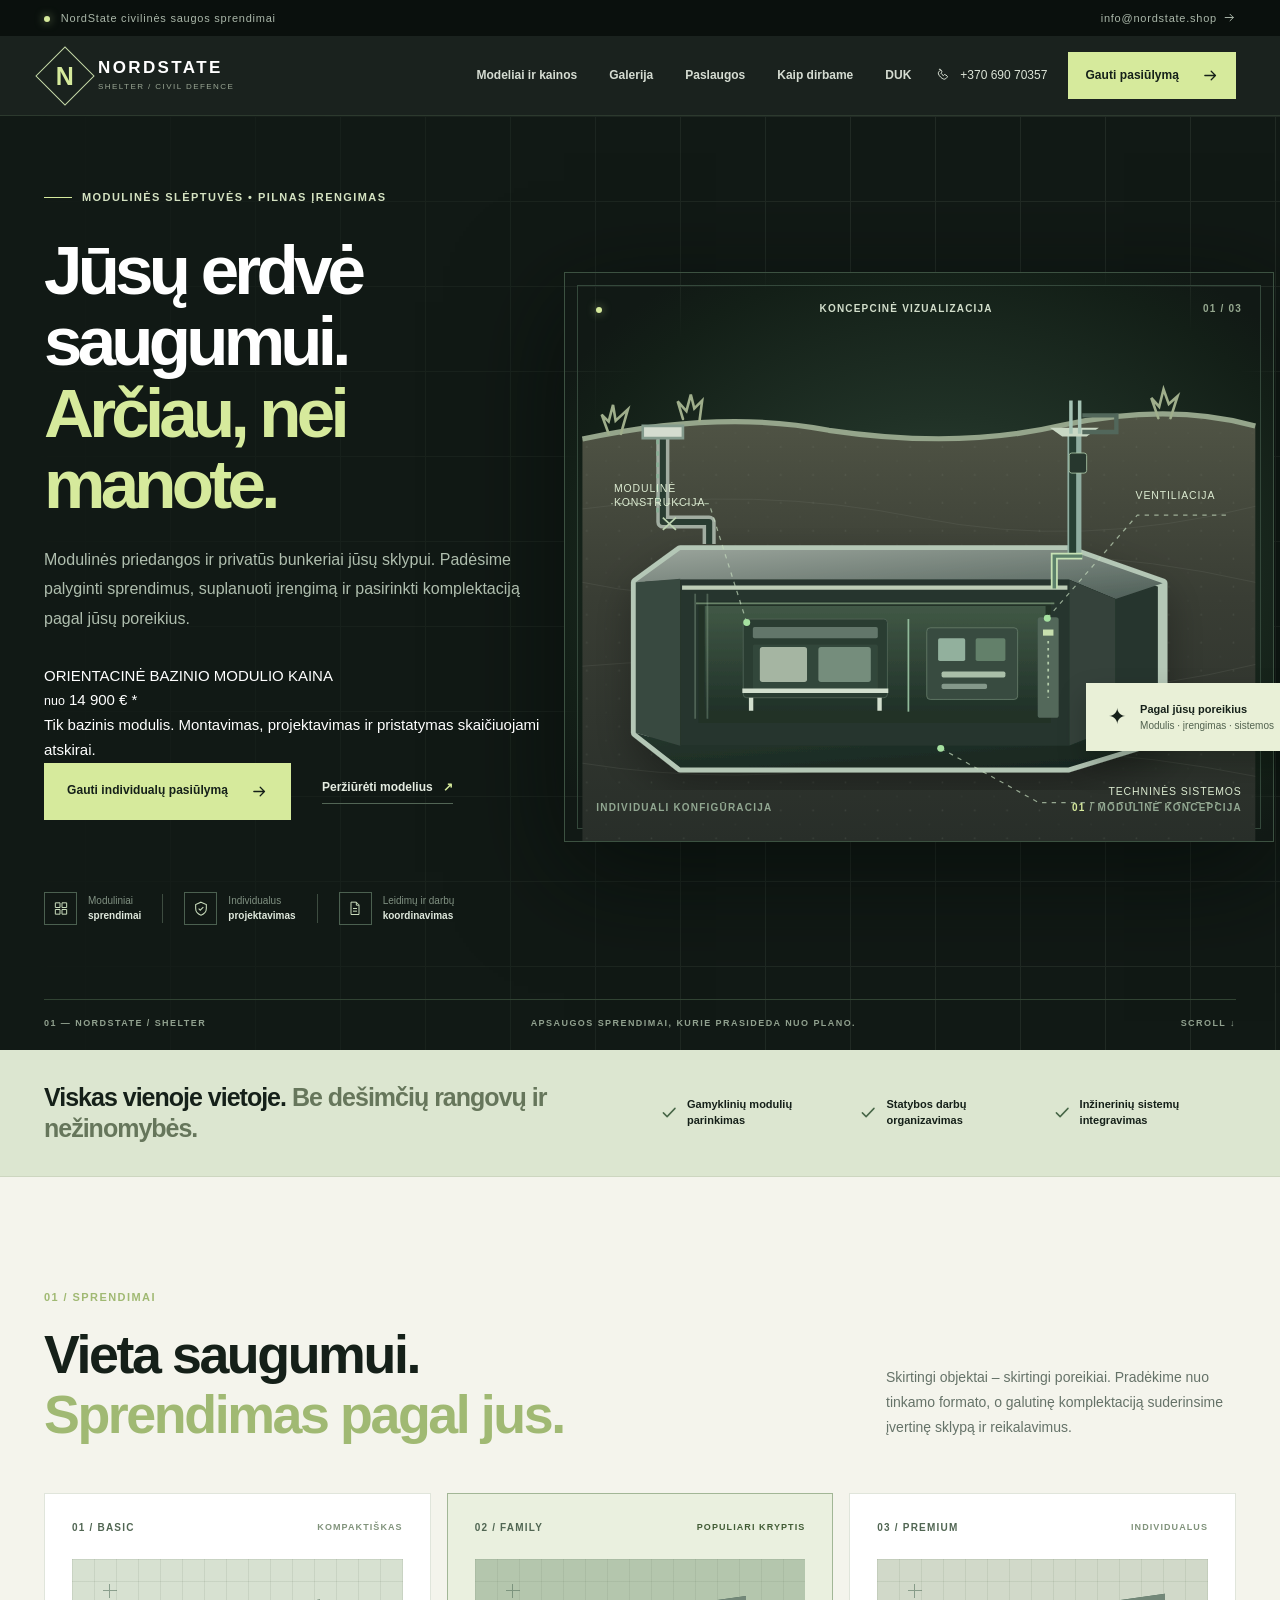
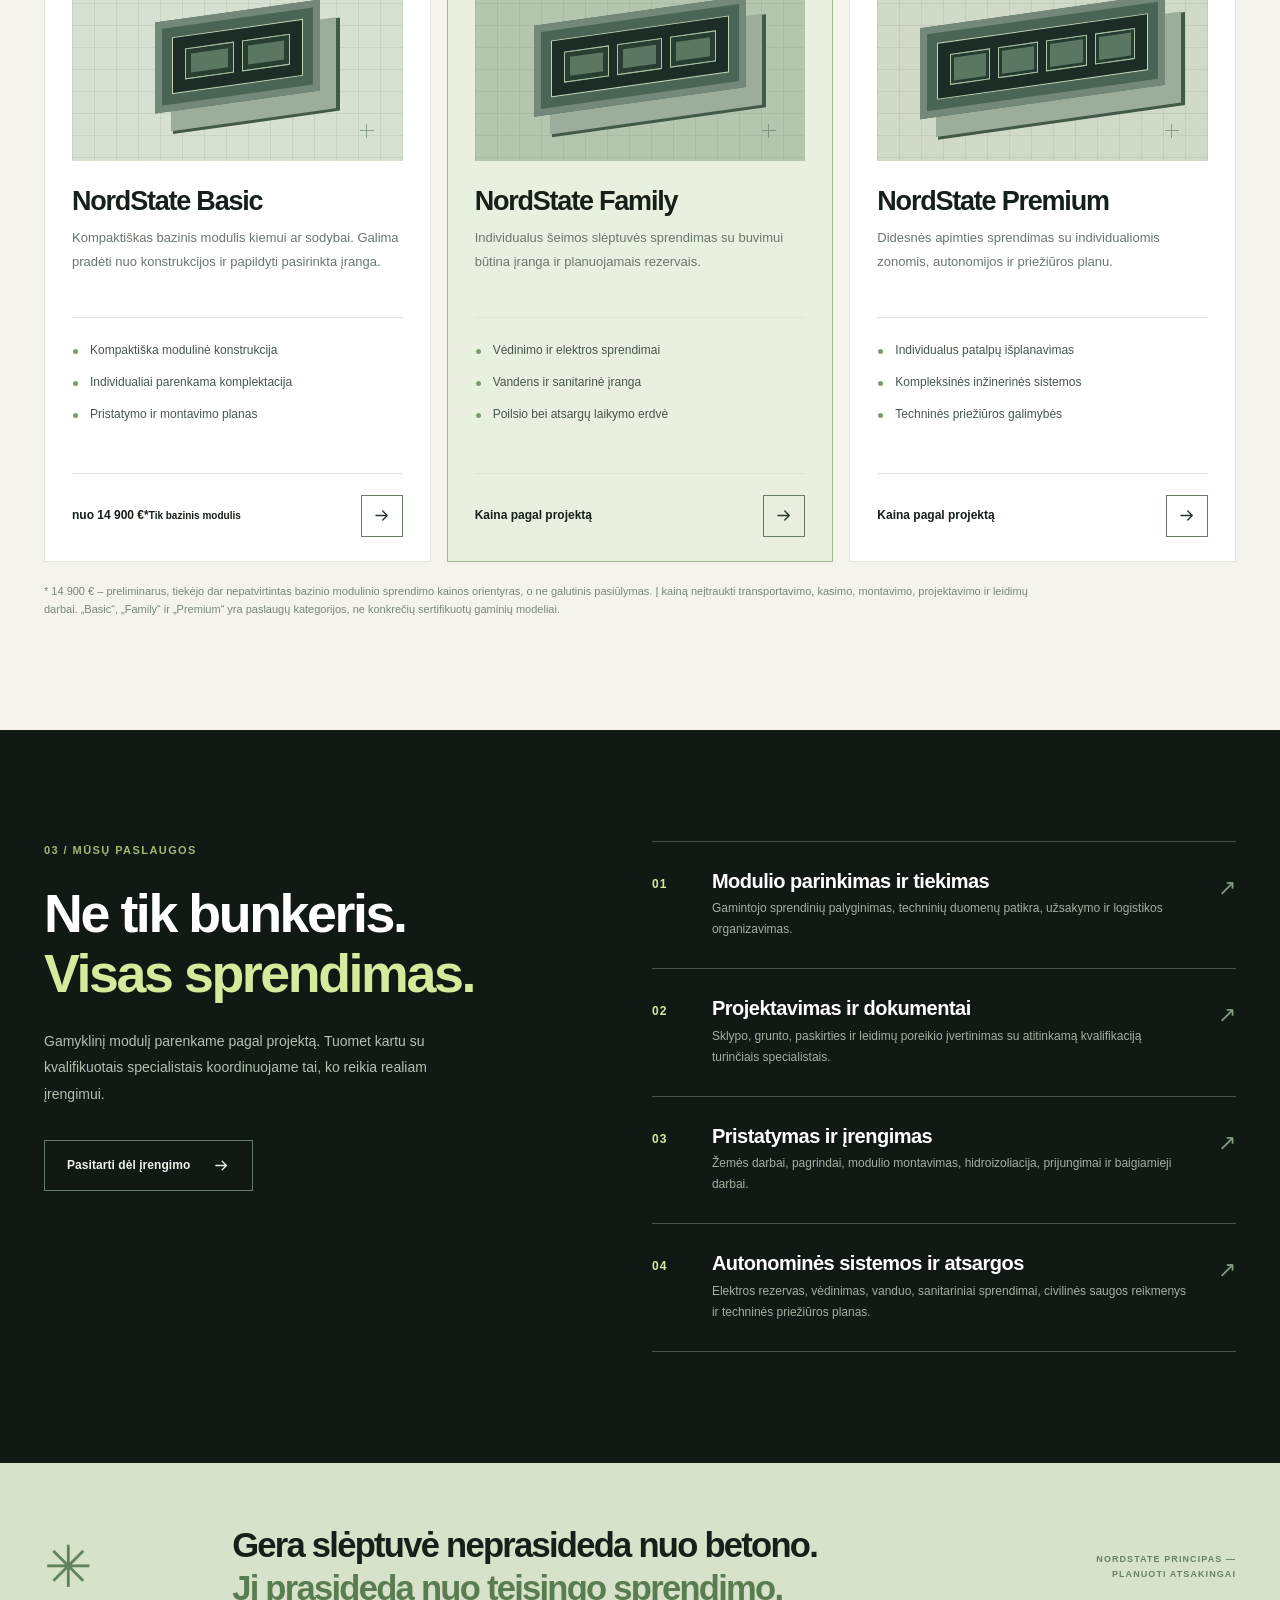
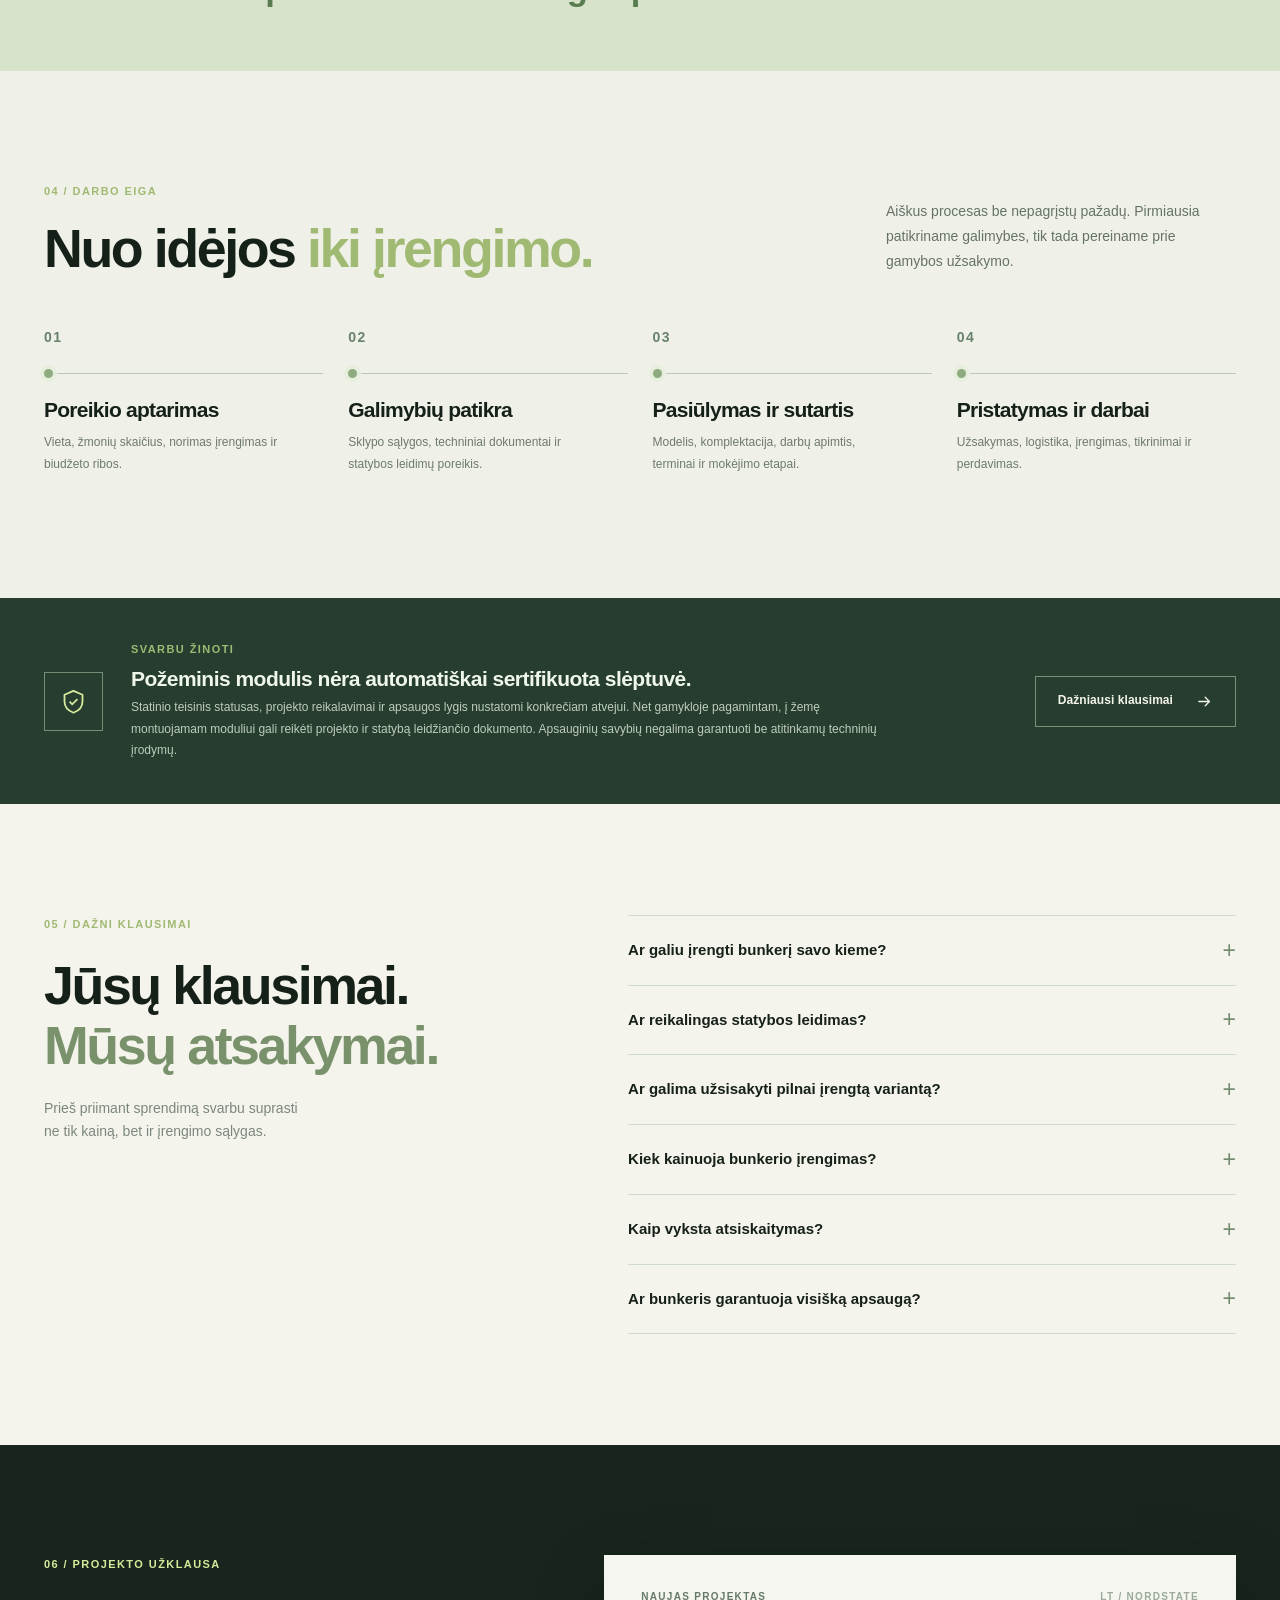
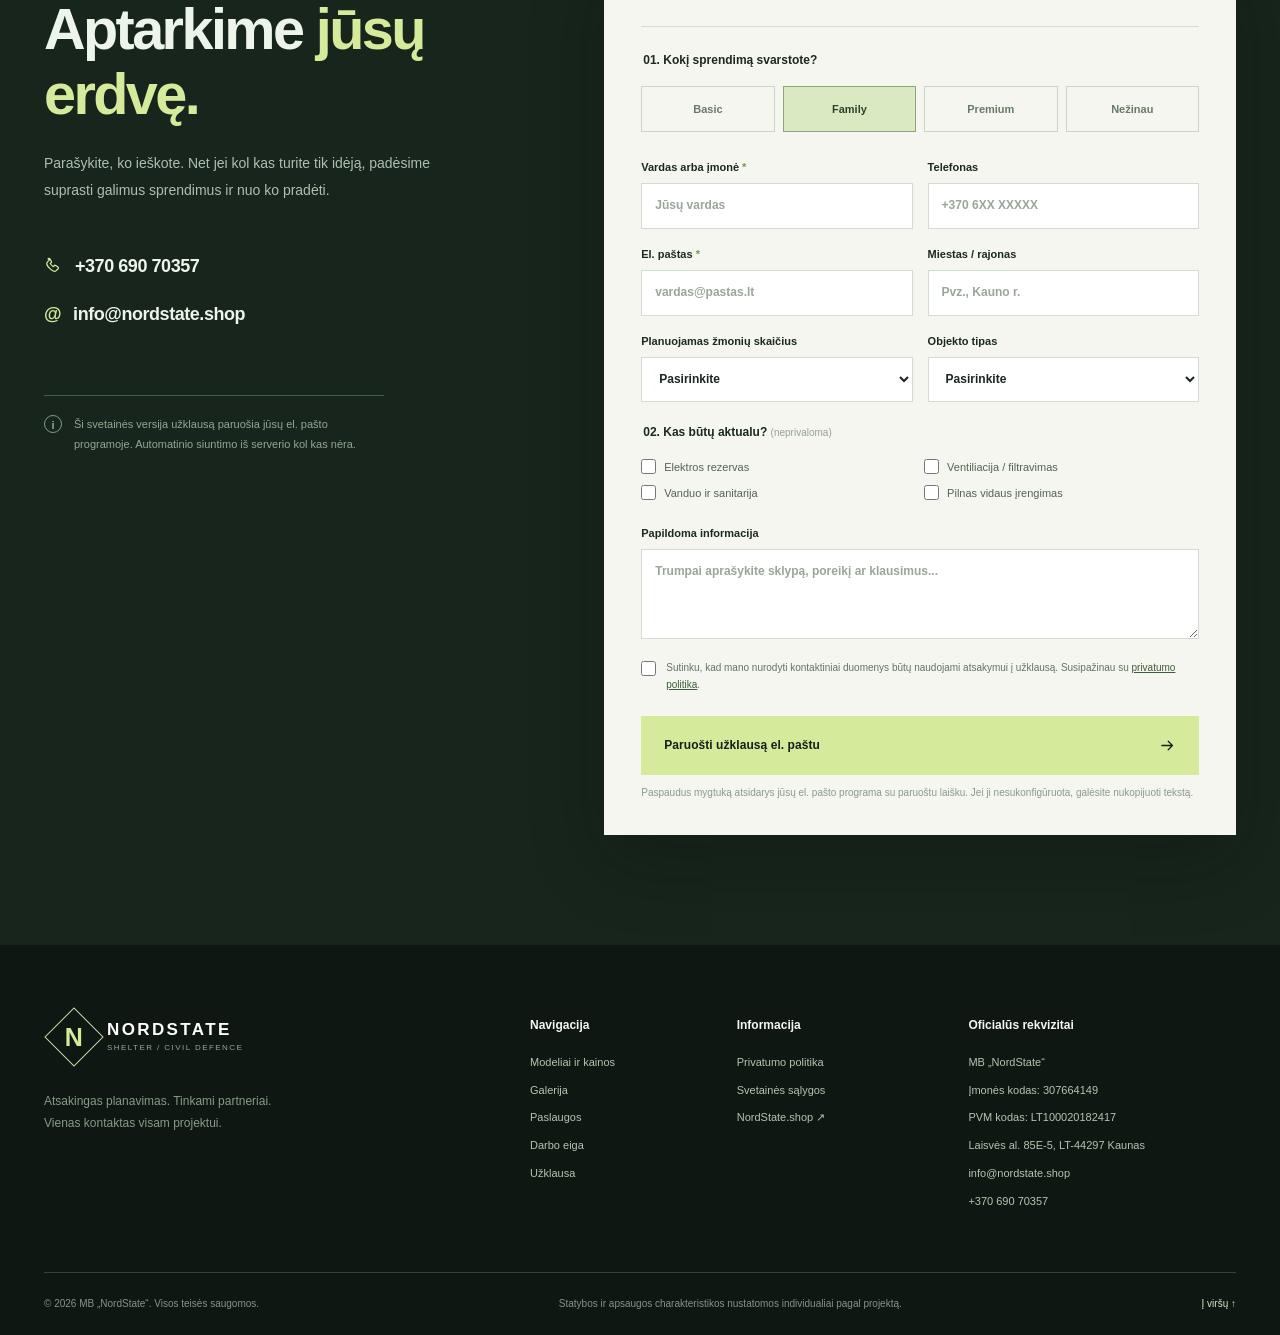
==== commit b63f88ab: "Upgrade conversion copy, transparent indicative pricing, navigation and FAQs" ====
--- a/index.html
+++ b/index.html
@@ -34,7 +34,7 @@
         <span class="brand-name">NORDSTATE<span class="brand-sub">SHELTER / CIVIL DEFENCE</span></span>
       </a>
       <nav class="desktop-nav" aria-label="Pagrindinė navigacija">
-        <a href="#sprendimai">Sprendimai</a><a href="#paslaugos">Paslaugos</a><a href="#procesas">Kaip dirbame</a><a href="#duk">DUK</a>
+        <a href="#sprendimai">Modeliai ir kainos</a><a href="#galerija">Galerija</a><a href="#paslaugos">Paslaugos</a><a href="#procesas">Kaip dirbame</a><a href="#duk">DUK</a>
       </nav>
       <div class="nav-right">
         <a class="nav-phone" href="tel:+37069070357"><svg class="icon"><use href="#ic-phone"/></svg> +370 690 70357</a>
@@ -43,7 +43,7 @@
       </div>
     </div>
     <nav id="mobileMenu" class="mobile-menu" aria-label="Mobilioji navigacija" hidden>
-      <a href="#sprendimai">Sprendimai</a><a href="#paslaugos">Paslaugos</a><a href="#procesas">Kaip dirbame</a><a href="#duk">DUK</a><a href="#uzklausa">Gauti pasiūlymą</a><a href="tel:+37069070357">+370 690 70357</a>
+      <a href="#sprendimai">Modeliai ir kainos</a><a href="#galerija">Galerija</a><a href="#paslaugos">Paslaugos</a><a href="#procesas">Kaip dirbame</a><a href="#duk">DUK</a><a href="#uzklausa">Gauti pasiūlymą</a><a href="tel:+37069070357">+370 690 70357</a>
     </nav>
   </header>
   <main id="turinys">
@@ -52,9 +52,9 @@
       <div class="container hero-inner">
         <div class="hero-copy">
           <div class="eyebrow"><span class="eyebrow-line"></span> MODULINĖS SLĖPTUVĖS • PILNAS ĮRENGIMAS</div>
-          <h1>Ramybė prasideda <em>nuo pasiruošimo.</em></h1>
-          <p>Privatūs bunkeriai, priedangos ir autonominės sistemos. Vienas partneris nuo sprendimo parinkimo ir gamyklinio modulio užsakymo iki įrengimo jūsų sklype.</p>
-          <div class="hero-actions"><a href="#uzklausa" class="btn btn-accent btn-large">Aptarti savo projektą <svg class="icon"><use href="#ic-arrow"/></svg></a><a href="#sprendimai" class="text-link">Peržiūrėti sprendimus <span>↗</span></a></div>
+          <h1>Jūsų erdvė saugumui. <em>Arčiau, nei manote.</em></h1>
+          <p>Modulinės priedangos ir privatūs bunkeriai jūsų sklypui. Padėsime palyginti sprendimus, suplanuoti įrengimą ir pasirinkti komplektaciją pagal jūsų poreikius.</p>
+          <div class="price-teaser"><span class="price-teaser-kicker">ORIENTACINĖ BAZINIO MODULIO KAINA</span><div class="price-teaser-main"><small>nuo</small> 14 900 € <span class="price-star">*</span></div><span class="price-teaser-note">Tik bazinis modulis. Montavimas, projektavimas ir pristatymas skaičiuojami atskirai.</span></div><div class="hero-actions"><a href="#uzklausa" class="btn btn-accent btn-large">Gauti individualų pasiūlymą <svg class="icon"><use href="#ic-arrow"/></svg></a><a href="#sprendimai" class="text-link">Peržiūrėti modelius <span>↗</span></a></div>
           <div class="hero-meta"><div class="meta-unit"><span class="meta-icon"><svg class="icon"><use href="#ic-grid"/></svg></span><span>Moduliniai<br><b>sprendimai</b></span></div><div class="meta-divider"></div><div class="meta-unit"><span class="meta-icon"><svg class="icon"><use href="#ic-shield"/></svg></span><span>Individualus<br><b>projektavimas</b></span></div><div class="meta-divider"></div><div class="meta-unit"><span class="meta-icon"><svg class="icon"><use href="#ic-file"/></svg></span><span>Leidimų ir darbų<br><b>koordinavimas</b></span></div></div>
         </div>
         <div class="hero-visual">
@@ -134,9 +134,9 @@
           <article class="solution-card">
             <div class="solution-top"><span class="solution-number">01 / BASIC</span><span class="card-label">KOMPAKTIŠKAS</span></div>
             <div class="mini-visual v-basic" aria-hidden="true"><span class="module-outer"><span class="module-inner"><i></i><i></i></span></span><span class="blueprint-cross a"></span><span class="blueprint-cross b"></span></div>
-            <h3>NordState Basic</h3><p>Mažesnė privati priedanga arba bazinis modulis, numatant galimybę papildomai įrengti sistemas.</p>
+            <h3>NordState Basic</h3><p>Kompaktiškas bazinis modulis kiemui ar sodybai. Galima pradėti nuo konstrukcijos ir papildyti pasirinkta įranga.</p>
             <ul><li>Kompaktiška modulinė konstrukcija</li><li>Individualiai parenkama komplektacija</li><li>Pristatymo ir montavimo planas</li></ul>
-            <div class="solution-bottom"><span>Kaina pagal projektą</span><button type="button" class="card-action" data-pick="Basic" aria-label="Rinktis Basic"><svg class="icon"><use href="#ic-arrow"/></svg></button></div>
+            <div class="solution-bottom"><span><strong class="starting-price">nuo 14 900 €*</strong><small class="price-subline">Tik bazinis modulis</small></span><button type="button" class="card-action" data-pick="Basic" aria-label="Rinktis Basic"><svg class="icon"><use href="#ic-arrow"/></svg></button></div>
           </article>
           <article class="solution-card featured">
             <div class="solution-top"><span class="solution-number">02 / FAMILY</span><span class="card-label accent-label">POPULIARI KRYPTIS</span></div>
@@ -153,13 +153,13 @@
             <div class="solution-bottom"><span>Kaina pagal projektą</span><button type="button" class="card-action" data-pick="Premium" aria-label="Rinktis Premium"><svg class="icon"><use href="#ic-arrow"/></svg></button></div>
           </article>
         </div>
-        <p class="footnote">* Pateikti modeliai – orientacinės paslaugų kategorijos, ne konkrečių gamintojų sertifikuoti gaminiai. Galimi apsaugos lygiai, sudėtis ir tinkamumas patvirtinami individualiai dokumentais.</p>
+        <p class="footnote">* 14 900 € – preliminarus, tiekėjo dar nepatvirtintas bazinio modulinio sprendimo kainos orientyras, o ne galutinis pasiūlymas. Į kainą neįtraukti transportavimo, kasimo, montavimo, projektavimo ir leidimų darbai. „Basic“, „Family“ ir „Premium“ yra paslaugų kategorijos, ne konkrečių sertifikuotų gaminių modeliai.</p>
       </div>
     </section>
 
     <section class="section section-services" id="paslaugos">
       <div class="container services-grid">
-        <div class="services-left"><div class="kicker">02 / MŪSŲ PASLAUGOS</div><h2>Ne tik bunkeris.<br><em>Visas sprendimas.</em></h2><p>Gamyklinį modulį parenkame pagal projektą. Tuomet kartu su kvalifikuotais specialistais koordinuojame tai, ko reikia realiam įrengimui.</p><a class="btn btn-outline" href="#uzklausa">Pasitarti dėl įrengimo <svg class="icon"><use href="#ic-arrow"/></svg></a></div>
+        <div class="services-left"><div class="kicker">03 / MŪSŲ PASLAUGOS</div><h2>Ne tik bunkeris.<br><em>Visas sprendimas.</em></h2><p>Gamyklinį modulį parenkame pagal projektą. Tuomet kartu su kvalifikuotais specialistais koordinuojame tai, ko reikia realiam įrengimui.</p><a class="btn btn-outline" href="#uzklausa">Pasitarti dėl įrengimo <svg class="icon"><use href="#ic-arrow"/></svg></a></div>
         <div class="services-right">
           <div class="service-row"><span class="service-icon">01</span><div><h3>Modulio parinkimas ir tiekimas</h3><p>Gamintojo sprendinių palyginimas, techninių duomenų patikra, užsakymo ir logistikos organizavimas.</p></div><span class="service-cross">↗</span></div>
           <div class="service-row"><span class="service-icon">02</span><div><h3>Projektavimas ir dokumentai</h3><p>Sklypo, grunto, paskirties ir leidimų poreikio įvertinimas su atitinkamą kvalifikaciją turinčiais specialistais.</p></div><span class="service-cross">↗</span></div>
@@ -172,7 +172,7 @@
     <section class="statement"><div class="container statement-inner"><span class="statement-asterisk">✳</span><blockquote>Gera slėptuvė neprasideda nuo betono.<br><em>Ji prasideda nuo teisingo sprendimo.</em></blockquote><span class="statement-caption">NORDSTATE PRINCIPAS — PLANUOTI ATSAKINGAI</span></div></section>
 
     <section class="section section-process" id="procesas">
-      <div class="container"><div class="section-head"><div><div class="kicker">03 / DARBO EIGA</div><h2>Nuo idėjos <em>iki įrengimo.</em></h2></div><p>Aiškus procesas be nepagrįstų pažadų. Pirmiausia patikriname galimybes, tik tada pereiname prie gamybos užsakymo.</p></div>
+      <div class="container"><div class="section-head"><div><div class="kicker">04 / DARBO EIGA</div><h2>Nuo idėjos <em>iki įrengimo.</em></h2></div><p>Aiškus procesas be nepagrįstų pažadų. Pirmiausia patikriname galimybes, tik tada pereiname prie gamybos užsakymo.</p></div>
         <div class="steps"><div class="step"><span class="step-index">01</span><div class="step-line"></div><h3>Poreikio aptarimas</h3><p>Vieta, žmonių skaičius, norimas įrengimas ir biudžeto ribos.</p></div><div class="step"><span class="step-index">02</span><div class="step-line"></div><h3>Galimybių patikra</h3><p>Sklypo sąlygos, techniniai dokumentai ir statybos leidimų poreikis.</p></div><div class="step"><span class="step-index">03</span><div class="step-line"></div><h3>Pasiūlymas ir sutartis</h3><p>Modelis, komplektacija, darbų apimtis, terminai ir mokėjimo etapai.</p></div><div class="step"><span class="step-index">04</span><div class="step-line"></div><h3>Pristatymas ir darbai</h3><p>Užsakymas, logistika, įrengimas, tikrinimai ir perdavimas.</p></div></div>
       </div>
     </section>
@@ -185,17 +185,17 @@
       </div>
     </section>
 
-    <section class="section section-faq" id="duk"><div class="container faq-grid"><div><div class="kicker">04 / DAŽNI KLAUSIMAI</div><h2>Jūsų klausimai.<br><em>Mūsų atsakymai.</em></h2><p>Prieš priimant sprendimą svarbu suprasti ne tik kainą, bet ir įrengimo sąlygas.</p></div><div class="faq-items">
+    <section class="section section-faq" id="duk"><div class="container faq-grid"><div><div class="kicker">05 / DAŽNI KLAUSIMAI</div><h2>Jūsų klausimai.<br><em>Mūsų atsakymai.</em></h2><p>Prieš priimant sprendimą svarbu suprasti ne tik kainą, bet ir įrengimo sąlygas.</p></div><div class="faq-items">
       <details><summary>Ar galiu įrengti bunkerį savo kieme?<span>+</span></summary><p>Galimybė priklauso nuo sklypo paskirties, teritorijų planavimo dokumentų, gruntinių sąlygų, požeminių tinklų ir statinio klasifikacijos. Prieš užsakant modulį būtina atlikti individualų įvertinimą.</p></details>
       <details><summary>Ar reikalingas statybos leidimas?<span>+</span></summary><p>Kai kuriais atvejais taip. Vien tai, kad modulis atvežamas jau pagamintas, nereiškia, kad leidimas nereikalingas. Reikalingus dokumentus nustato projektuotojas pagal konkretaus projekto aplinkybes ir galiojančius teisės aktus.</p></details>
       <details><summary>Ar galima užsisakyti pilnai įrengtą variantą?<span>+</span></summary><p>Galime parengti individualų pasiūlymą, apimantį modulinę konstrukciją, pristatymą, montavimą ir numatytas inžinerines sistemas. Tiksli komplektacija ir tiekimo galimybės patvirtinamos po techninio įvertinimo.</p></details>
-      <details><summary>Kiek kainuoja bunkerio įrengimas?<span>+</span></summary><p>Kaina priklauso nuo matmenų, konstrukcijos, sklypo sąlygų, inžinerinių sistemų ir pristatymo. Viešų fiktyvių „nuo“ kainų nenurodome – po užklausos sudarome individualų pasiūlymą.</p></details>
+      <details><summary>Kiek kainuoja bunkerio įrengimas?<span>+</span></summary><p>Orientacinis bazinio modulio biudžetas prasideda nuo 14 900 €, tačiau tai dar nėra tiekėjo patvirtinta pardavimo kaina. Pristatymas, projektavimas, įrengimas ir inžinerinės sistemos skaičiuojami atskirai. Tiksli suma priklauso nuo gamintojo ir sklypo.</p></details>
       <details><summary>Kaip vyksta atsiskaitymas?<span>+</span></summary><p>Atsiskaitymo etapai, avansas ir darbų terminai nustatomi rašytinėje sutartyje. Modulis užsakomas tik išsiaiškinus esmines technines ir teisines sąlygas.</p></details>
       <details><summary>Ar bunkeris garantuoja visišką apsaugą?<span>+</span></summary><p>Ne. Nė vienas statinys negali būti pristatomas kaip suteikiantis absoliučią apsaugą. Konkretūs apsaugos parametrai priklauso nuo konstrukcijos, bandymų, dokumentacijos ir tinkamo įrengimo.</p></details>
     </div></div></section>
 
     <section class="section section-contact" id="uzklausa"><div class="container contact-grid">
-      <div class="contact-aside"><div class="kicker light-kicker">05 / PROJEKTO UŽKLAUSA</div><h2>Aptarkime <em>jūsų erdvę.</em></h2><p>Parašykite, ko ieškote. Net jei kol kas turite tik idėją, padėsime suprasti galimus sprendimus ir nuo ko pradėti.</p><div class="contact-lines"><a href="tel:+37069070357"><svg class="icon"><use href="#ic-phone"/></svg> +370 690 70357</a><a href="mailto:info@nordstate.shop"><span class="at">@</span> info@nordstate.shop</a></div><div class="form-explain"><span class="form-explain-icon">i</span><p>Ši svetainės versija užklausą paruošia jūsų el. pašto programoje. Automatinio siuntimo iš serverio kol kas nėra.</p></div></div>
+      <div class="contact-aside"><div class="kicker light-kicker">06 / PROJEKTO UŽKLAUSA</div><h2>Aptarkime <em>jūsų erdvę.</em></h2><p>Parašykite, ko ieškote. Net jei kol kas turite tik idėją, padėsime suprasti galimus sprendimus ir nuo ko pradėti.</p><div class="contact-lines"><a href="tel:+37069070357"><svg class="icon"><use href="#ic-phone"/></svg> +370 690 70357</a><a href="mailto:info@nordstate.shop"><span class="at">@</span> info@nordstate.shop</a></div><div class="form-explain"><span class="form-explain-icon">i</span><p>Ši svetainės versija užklausą paruošia jūsų el. pašto programoje. Automatinio siuntimo iš serverio kol kas nėra.</p></div></div>
       <div class="contact-form-card">
         <div class="form-head"><span>NAUJAS PROJEKTAS</span><span>LT / NORDSTATE</span></div>
         <form id="quoteForm">
@@ -220,6 +220,6 @@
       </div>
     </div></section>
   </main>
-  <footer class="site-footer"><div class="container"><div class="footer-top"><div><a class="brand footer-brand" href="#virsus"><span class="brand-mark"><span class="brand-mark-inner">N</span></span><span class="brand-name">NORDSTATE<span class="brand-sub">SHELTER / CIVIL DEFENCE</span></span></a><p>Atsakingas planavimas. Tinkami partneriai.<br>Vienas kontaktas visam projektui.</p></div><div class="footer-links"><div><b>Navigacija</b><a href="#sprendimai">Sprendimai</a><a href="#paslaugos">Paslaugos</a><a href="#procesas">Darbo eiga</a><a href="#uzklausa">Užklausa</a></div><div><b>Informacija</b><a href="./privacy.html">Privatumo politika</a><a href="./terms.html">Svetainės sąlygos</a><a href="https://nordstate.shop" target="_blank" rel="noopener">NordState.shop ↗</a></div></div><div class="footer-company"><b>Oficialūs rekvizitai</b><span>MB „NordState“</span><span>Įmonės kodas: 307664149</span><span>PVM kodas: LT100020182417</span><span>Laisvės al. 85E-5, LT-44297 Kaunas</span><a href="mailto:info@nordstate.shop">info@nordstate.shop</a><a href="tel:+37069070357">+370 690 70357</a></div></div><div class="footer-bottom"><span>© <span id="year">2026</span> MB „NordState“. Visos teisės saugomos.</span><span>Statybos ir apsaugos charakteristikos nustatomos individualiai pagal projektą.</span><a href="#virsus">Į viršų ↑</a></div></div></footer>
+  <footer class="site-footer"><div class="container"><div class="footer-top"><div><a class="brand footer-brand" href="#virsus"><span class="brand-mark"><span class="brand-mark-inner">N</span></span><span class="brand-name">NORDSTATE<span class="brand-sub">SHELTER / CIVIL DEFENCE</span></span></a><p>Atsakingas planavimas. Tinkami partneriai.<br>Vienas kontaktas visam projektui.</p></div><div class="footer-links"><div><b>Navigacija</b><a href="#sprendimai">Modeliai ir kainos</a><a href="#galerija">Galerija</a><a href="#paslaugos">Paslaugos</a><a href="#procesas">Darbo eiga</a><a href="#uzklausa">Užklausa</a></div><div><b>Informacija</b><a href="./privacy.html">Privatumo politika</a><a href="./terms.html">Svetainės sąlygos</a><a href="https://nordstate.shop" target="_blank" rel="noopener">NordState.shop ↗</a></div></div><div class="footer-company"><b>Oficialūs rekvizitai</b><span>MB „NordState“</span><span>Įmonės kodas: 307664149</span><span>PVM kodas: LT100020182417</span><span>Laisvės al. 85E-5, LT-44297 Kaunas</span><a href="mailto:info@nordstate.shop">info@nordstate.shop</a><a href="tel:+37069070357">+370 690 70357</a></div></div><div class="footer-bottom"><span>© <span id="year">2026</span> MB „NordState“. Visos teisės saugomos.</span><span>Statybos ir apsaugos charakteristikos nustatomos individualiai pagal projektą.</span><a href="#virsus">Į viršų ↑</a></div></div></footer>
 </body>
 </html>
--- a/styles.css
+++ b/styles.css
@@ -0,0 +1,32 @@
+/* NordState Shelter — original responsive design */
+:root{--bg:#111915;--bg-soft:#17221c;--surface:#1d2921;--line:#364338;--line-light:#e3e5db;--paper:#f4f4ec;--paper-2:#e8ebe1;--ink:#152019;--muted:#9faa9d;--sage:#d9e8b6;--accent:#d6ea9c;--accent-dark:#a0b973;--font:Inter,"Segoe UI",Arial,Helvetica,sans-serif}
+*{box-sizing:border-box}
+html{scroll-behavior:smooth;scroll-padding-top:95px}
+body{margin:0;background:var(--paper);font-family:var(--font);color:var(--ink);font-size:15px;line-height:1.65;-webkit-font-smoothing:antialiased}
+a{color:inherit;text-decoration:none}button,input,select,textarea{font:inherit}button{cursor:pointer}button:focus-visible,a:focus-visible,input:focus-visible,select:focus-visible,textarea:focus-visible,summary:focus-visible{outline:3px solid #accc5b;outline-offset:3px}
+img,svg{max-width:100%}h1,h2,h3,p,blockquote{margin-top:0}
+h1,h2,h3{line-height:1.12;letter-spacing:-.045em}h1{font-weight:600}h2{font-size:clamp(36px,4.2vw,66px);font-weight:600}h2 em,h1 em,blockquote em{font-style:normal;color:var(--accent-dark)}.container{width:min(1280px,calc(100% - 88px));margin-inline:auto}
+.svg-defs{position:absolute;width:0;height:0;overflow:hidden}.icon{width:19px;height:19px;flex:none}.tiny-icon{width:13px;height:13px}
+.skip-link{position:absolute;top:-60px;left:10px;z-index:30;background:var(--accent);color:var(--ink);padding:8px}.skip-link:focus{top:10px}
+.topline{background:#0a100d;color:#aab7a9;font-size:11px;letter-spacing:.07em}.topline-inner{display:flex;align-items:center;justify-content:space-between;height:36px}.topline a{display:flex;align-items:center;gap:6px;transition:color .2s}.topline a:hover{color:var(--accent)}.signal-dot,.label-dot{width:6px;height:6px;border-radius:50%;background:var(--accent);display:inline-block;vertical-align:middle;margin-right:7px;box-shadow:0 0 10px #bfdc91aa}
+.site-header{position:sticky;top:0;z-index:20;background:rgba(17,25,21,.96);border-bottom:1px solid #2c392e;backdrop-filter:blur(16px);-webkit-backdrop-filter:blur(16px)}
+.nav-wrap{display:flex;align-items:center;justify-content:space-between;min-height:79px;gap:25px}.brand{display:inline-flex;align-items:center;gap:12px;flex:none;color:#fff}.brand-mark{width:42px;height:42px;border:1px solid #c3d7a6;transform:rotate(45deg);display:grid;place-items:center}.brand-mark-inner{transform:rotate(-45deg);color:var(--accent);font-size:25px;font-weight:800;line-height:1;letter-spacing:-.12em;padding-right:3px}.brand-name{font-size:17px;font-weight:800;letter-spacing:.14em;line-height:1.1}.brand-sub{display:block;color:#9aa795;font-weight:500;font-size:8px;letter-spacing:.18em;margin-top:5px}.desktop-nav{display:flex;gap:32px;margin-left:auto}.desktop-nav a{color:#d5dcd2;font-size:12px;font-weight:600;white-space:nowrap;transition:color .2s}.desktop-nav a:hover,.nav-phone:hover{color:var(--accent)}.nav-right{display:flex;gap:21px;align-items:center}.nav-phone{display:flex;gap:9px;align-items:center;color:#dce4d7;font-size:12px;white-space:nowrap}.nav-phone .icon{width:15px}
+.btn{display:inline-flex;align-items:center;justify-content:space-between;gap:23px;padding:15px 22px;border:1px solid transparent;font-size:12px;font-weight:750;line-height:1.3;letter-spacing:.005em;transition:background .2s,color .2s,transform .2s,border-color .2s}.btn:hover{transform:translateY(-2px)}.btn .icon{width:17px}.btn-small{padding:13px 16px}.btn-accent{background:var(--accent);color:var(--ink)}.btn-accent:hover{background:#e9f5c6}.btn-outline{background:transparent;color:#edf4e5;border-color:#657b69}.btn-outline:hover{background:#304336;border-color:#a5bea3}.btn-outline-light{background:transparent;border-color:#789178;color:#f4f5e9}.btn-outline-light:hover{background:#48624a}.btn-large{min-height:55px;padding:18px 22px}.menu-button{display:none;background:none;border:0;padding:8px;color:white}.menu-button span{display:block;width:23px;height:2px;background:currentColor;margin:5px 0}.mobile-menu{background:#151f19;border-top:1px solid #2d392f;padding:14px 6%;box-shadow:0 15px 26px #0004}.mobile-menu[hidden]{display:none}.mobile-menu a{display:block;padding:12px 4px;color:#f1f4ed;font-size:14px;border-bottom:1px solid #304037}
+.hero{position:relative;overflow:hidden;background:var(--bg);color:#fff}.hero-grid-overlay{position:absolute;inset:0;pointer-events:none;opacity:.14;background-image:linear-gradient(to right,#81947f 1px,transparent 1px),linear-gradient(to bottom,#81947f 1px,transparent 1px);background-size:85px 85px;mask-image:linear-gradient(to right,transparent,#000 65%,#000)}.hero-inner{min-height:637px;display:grid;grid-template-columns:47% 53%;align-items:center;position:relative;z-index:1}.hero-copy{padding:72px 15px 74px 0;position:relative;z-index:3}.eyebrow,.kicker{font-size:11px;font-weight:700;letter-spacing:.13em;color:var(--accent-dark);display:flex;align-items:center;gap:10px}.eyebrow{color:#d4e2c1;white-space:nowrap}.eyebrow-line{width:28px;height:1px;background:var(--accent)}.hero h1{font-size:clamp(58px,5.4vw,89px);line-height:1.03;margin:29px 0 25px;letter-spacing:-.069em;max-width:760px}.hero h1 em{display:block;color:var(--accent)}.hero-copy>p{font-size:16px;line-height:1.85;color:#afbeae;max-width:515px;margin-bottom:30px}.hero-actions{display:flex;align-items:center;gap:31px;flex-wrap:wrap}.text-link{font-weight:600;color:#e5ece1;font-size:12px;border-bottom:1px solid #526555;padding-bottom:5px}.text-link span{margin-left:7px;color:var(--accent)}.text-link:hover{border-color:var(--accent)}.hero-meta{display:flex;gap:21px;align-items:center;margin-top:72px}.meta-unit{display:flex;align-items:center;gap:11px;color:#809182;font-size:10px;line-height:1.5}.meta-unit b{color:#dfe8dc;font-weight:650}.meta-icon{width:33px;height:33px;display:grid;place-items:center;border:1px solid #4b6050;color:#c9dcbc}.meta-icon .icon{width:16px}.meta-divider{height:29px;width:1px;background:#3d4c40}
+.hero-visual{height:570px;position:relative;align-self:center;margin-left:-40px;margin-right:-38px;background:radial-gradient(ellipse at 53% 54%,#34493a 0%,#203126 38%,#131f17 74%,transparent 85%);border:1px solid #3c5141;box-shadow:0 30px 100px #050b08ab;min-width:0}.hero-visual:before{content:"";position:absolute;inset:12px;border:1px solid #34483b;pointer-events:none}.hero-illustration{width:100%;height:100%;display:block;position:absolute;inset:0}.illustration-label,.illustration-footer{position:absolute;z-index:2;font-size:10px;letter-spacing:.12em;color:#d2decb;font-weight:700;left:31px;right:31px;display:flex;justify-content:space-between;align-items:center}.illustration-label{top:28px}.label-count{color:#95a88f}.illustration-footer{bottom:25px;color:#91a791}.illustration-footer b{color:var(--accent)}.floating-tag{position:absolute;bottom:90px;right:-23px;z-index:4;background:#e9f0d7;color:var(--ink);padding:16px 22px;display:flex;gap:14px;align-items:center;box-shadow:0 14px 28px #030a0540}.floating-tag-icon{font-size:22px}.floating-tag b{font-size:11px;display:block}.floating-tag small{display:block;color:#52624f;font-size:10px}.hero-bottom{display:flex;justify-content:space-between;border-top:1px solid #314333;padding:16px 0 19px;position:relative;z-index:2;color:#91a18f;font-size:9px;font-weight:700;letter-spacing:.16em}
+.intro-strip{background:#dce6d0;border-bottom:1px solid #cdd6c0}.intro-grid{display:grid;grid-template-columns:1fr 1fr;gap:40px;align-items:center;padding:32px 0}.intro-large{font-size:25px;line-height:1.25;letter-spacing:-.04em;font-weight:700;margin:0}.intro-large span{color:#66765b}.intro-list{display:flex;justify-content:space-between;gap:20px}.intro-list span{display:flex;align-items:center;gap:9px;font-weight:650;font-size:11px;line-height:1.4}.intro-list .icon{width:18px;color:#486748}
+.section{padding:111px 0}.section-head{display:flex;align-items:end;justify-content:space-between;gap:50px;margin-bottom:48px}.section-head h2{margin:18px 0 0}.section-head>p{max-width:350px;font-size:14px;line-height:1.8;color:#657268;margin-bottom:4px}
+.section-solutions{background:var(--paper)}.solution-grid{display:grid;grid-template-columns:repeat(3,minmax(0,1fr));gap:16px}.solution-card{background:#fff;border:1px solid #e0e5db;padding:26px 27px 24px;display:flex;flex-direction:column;min-width:0;transition:box-shadow .2s,transform .2s,border-color .2s}.solution-card:hover{box-shadow:0 20px 60px #21332217;transform:translateY(-4px);border-color:#afc29d}.solution-card.featured{background:#eaf0df;border-color:#a2b696}.solution-top{display:flex;justify-content:space-between;align-items:center;gap:10px}.solution-number{color:#516653;font-size:10px;letter-spacing:.12em;font-weight:800}.card-label{font-size:9px;color:#81937c;font-weight:750;letter-spacing:.12em}.accent-label{color:#425c36}.solution-card h3{font-size:27px;margin:25px 0 10px;font-weight:650}.solution-card>p{font-size:13px;color:#69776d;line-height:1.8;min-height:71px;margin-bottom:20px}.solution-card ul{padding:17px 0;margin:0 0 25px;list-style:none;border-top:1px solid #e1e6db}.solution-card li{font-size:12px;color:#45564a;padding:6px 0 6px 18px;position:relative}.solution-card li:before{content:"";position:absolute;left:1px;top:14px;background:#7f9c71;border-radius:50%;width:5px;height:5px}.solution-bottom{margin-top:auto;border-top:1px solid #dfe4dc;padding-top:21px;display:flex;justify-content:space-between;align-items:center;gap:10px;font-size:12px;font-weight:750}.card-action{display:grid;place-items:center;border:1px solid #667b65;width:42px;height:42px;color:#263729;background:transparent;transition:background .2s}.card-action:hover{background:var(--accent)}.card-action .icon{width:18px}
+.mini-visual{height:202px;position:relative;overflow:hidden;margin:23px 0 0;background-color:#d7e1d1;background-image:linear-gradient(to right,#73866e25 1px,transparent 1px),linear-gradient(to bottom,#73866e25 1px,transparent 1px);background-size:22px 22px}.v-family{background-color:#b4c6ad}.v-premium{background-color:#d1d9c9}.module-outer{position:absolute;left:18%;right:18%;height:91px;top:52px;transform:skewY(-8deg);background:#4a6556;border:7px solid #738879;box-shadow:16px 20px 0 #9cae9b,19px 22px 0 1px #425948}.module-inner{position:absolute;inset:10px;background:#1b2d25;border:1px solid #c3d4b6;display:flex;padding:12px;gap:8px}.module-inner i{display:block;flex:1;background:#5c7761;border:1px solid #adc4a4;box-shadow:inset 0 0 0 5px #283e31}.v-basic .module-outer{left:25%;right:25%}.v-premium .module-outer{left:13%;right:13%}.v-premium .module-inner i{box-shadow:inset 0 0 0 3px #263b31}.blueprint-cross{position:absolute;width:14px;height:14px;opacity:.6}.blueprint-cross:before,.blueprint-cross:after{content:"";display:block;position:absolute;background:#577460}.blueprint-cross:before{width:14px;height:1px;top:6px}.blueprint-cross:after{width:1px;height:14px;left:6px}.blueprint-cross.a{top:25px;left:31px}.blueprint-cross.b{bottom:23px;right:29px}.footnote{font-size:11px;color:#78867b;max-width:1000px;margin:20px 0 0;line-height:1.7}
+.section-services{background:var(--bg);color:white}.services-grid{display:grid;grid-template-columns:40% 1fr;gap:11%}.services-left h2{margin:24px 0}.services-left h2 em{color:var(--accent)}.services-left>p{font-size:14px;line-height:1.9;color:#b3c1b1;max-width:420px;margin-bottom:33px}.service-row{border-top:1px solid #435246;padding:28px 0;display:grid;grid-template-columns:40px 1fr 28px;gap:20px}.service-row:last-child{border-bottom:1px solid #435246}.service-icon{color:var(--accent);font-size:12px;letter-spacing:.1em;font-weight:750;padding-top:5px}.service-row h3{font-size:20px;letter-spacing:-.025em;margin:0 0 6px;font-weight:650}.service-row p{font-size:12px;line-height:1.75;margin:0;color:#a1b0a0}.service-cross{color:#819a80;justify-self:end;font-size:22px;font-weight:300}
+.statement{background:#d6e3ca;padding:61px 0}.statement-inner{display:grid;grid-template-columns:1fr 5fr 1fr;gap:25px;align-items:center}.statement-asterisk{font-size:58px;line-height:1;color:#60835e}.statement blockquote{font-size:clamp(23px,2.7vw,41px);letter-spacing:-.05em;line-height:1.25;font-weight:600;margin:0}.statement blockquote em{color:#597c50}.statement-caption{font-size:9px;letter-spacing:.12em;color:#688169;font-weight:750;text-align:right}
+.section-process{background:#eff1e8}.steps{display:grid;grid-template-columns:repeat(4,1fr);gap:25px}.step-index{display:block;font-size:14px;font-weight:800;color:#68826b;letter-spacing:.11em;margin:0 0 24px}.step-line{height:1px;background:#bbc9b7;position:relative;margin-bottom:24px}.step-line:before{content:"";width:9px;height:9px;position:absolute;top:-4px;left:0;border-radius:50%;background:#8eab7f;box-shadow:0 0 0 4px #e7eede}.step h3{font-size:21px;letter-spacing:-.035em;margin-bottom:9px}.step p{color:#6e7970;font-size:12px;line-height:1.85;max-width:245px}
+.section-advisory{padding:42px 0;background:#273d30;color:#eff6ea}.advisory-inner{display:grid;grid-template-columns:62px minmax(0,1fr) auto;gap:25px;align-items:center}.advisory-symbol{width:59px;height:59px;border:1px solid #728e75;display:grid;place-items:center;color:var(--accent)}.advisory-symbol .icon{width:27px;height:27px}.advisory-inner h2{font-size:21px;letter-spacing:-.025em;margin:8px 0 7px}.advisory-inner p{font-size:12px;line-height:1.8;color:#becdbb;margin:0;max-width:750px}
+.section-faq{background:var(--paper)}.faq-grid{display:grid;grid-template-columns:39% 1fr;gap:10%}.faq-grid h2{margin:22px 0}.faq-grid h2 em{color:#79926b}.faq-grid>div>p{color:#7b877e;font-size:14px;max-width:270px}.faq-items details{border-bottom:1px solid #cfd9cd}.faq-items details:first-child{border-top:1px solid #cfd9cd}.faq-items summary{list-style:none;display:flex;align-items:center;justify-content:space-between;gap:25px;padding:22px 0;font-size:15px;font-weight:650;cursor:pointer}.faq-items summary::-webkit-details-marker{display:none}.faq-items summary span{font-size:23px;font-weight:350;color:#738c6e;line-height:1;transition:transform .2s}.faq-items details[open] summary span{transform:rotate(45deg)}.faq-items details p{font-size:13px;color:#6c796e;line-height:1.8;margin:-2px 30px 22px 0}
+.section-contact{background:#17251c;color:#edf4e9;padding:110px 0}.contact-grid{display:grid;grid-template-columns:38% 1fr;gap:9%;align-items:start}.light-kicker{color:var(--accent)}.contact-aside h2{font-size:clamp(42px,4.5vw,66px);margin:24px 0}.contact-aside h2 em{color:var(--accent)}.contact-aside>p{font-size:14px;color:#afbfae;max-width:390px;line-height:1.9}.contact-lines{margin-top:48px;display:grid;gap:19px}.contact-lines a{display:flex;align-items:center;gap:12px;font-size:18px;font-weight:600;letter-spacing:-.025em}.contact-lines a:hover{color:var(--accent)}.contact-lines .icon{color:var(--accent)}.at{color:var(--accent);font-weight:600}.form-explain{margin-top:65px;border-top:1px solid #44594a;padding-top:19px;display:flex;gap:12px;max-width:340px;color:#94a693}.form-explain p{font-size:11px;line-height:1.8;margin:0}.form-explain-icon{width:18px;height:18px;border:1px solid #839984;border-radius:50%;display:grid;place-items:center;flex:none;font-size:11px;font-weight:700}
+.contact-form-card{background:#f5f6ef;color:#1b2a20;padding:34px 37px;box-shadow:0 25px 70px #050d0738}.form-head{border-bottom:1px solid #d7ddd3;padding-bottom:20px;margin-bottom:24px;display:flex;justify-content:space-between;color:#657967;font-size:10px;font-weight:800;letter-spacing:.13em}.form-head span:last-child{color:#9ba99b}fieldset{padding:0;margin:0;border:0}.form-fieldset legend{font-size:12px;font-weight:700;margin-bottom:15px}.package-options{display:grid;grid-template-columns:repeat(4,1fr);gap:8px;margin-bottom:26px}.package-option{position:relative;cursor:pointer}.package-option input{position:absolute;opacity:0;inset:0;width:100%;height:100%;cursor:pointer}.package-option span{display:block;text-align:center;border:1px solid #cbd4c9;padding:13px 5px;font-size:11px;font-weight:700;color:#687a68;transition:all .2s}.package-option input:checked+span{background:#dbe9c3;border-color:#8aa775;color:#29442c}.package-option input:focus-visible+span{outline:3px solid #93ba5f;outline-offset:2px}.form-two{display:grid;grid-template-columns:1fr 1fr;gap:15px}.contact-form-card form>label:not(.consent),.form-two label{display:block;font-size:11px;font-weight:700;margin-bottom:16px}.contact-form-card label b{color:#779951}.contact-form-card input:not([type=radio]):not([type=checkbox]),.contact-form-card select,.contact-form-card textarea{width:100%;display:block;background:#fff;border:1px solid #d2dcd0;padding:12px 13px;margin-top:7px;border-radius:0;color:#19251d;outline-offset:1px;font-size:12px;min-height:45px}.contact-form-card input::placeholder,.contact-form-card textarea::placeholder{color:#99a69a}.contact-form-card textarea{resize:vertical;min-height:90px}.extras{margin:5px 0 22px}.extras legend span{font-size:10px;color:#95a195;font-weight:500}.extras-grid{display:grid;grid-template-columns:1fr 1fr;gap:8px}.extras-grid label{display:flex;align-items:center;gap:8px;cursor:pointer;color:#526452;font-size:11px}.extras-grid input,.consent input{accent-color:#6d8b53;width:15px;height:15px;flex:none;margin:0}.message-label{margin-bottom:20px!important}.consent{display:flex;gap:10px;align-items:flex-start;font-size:10px;line-height:1.7;font-weight:500;color:#637464;cursor:pointer}.consent input{margin-top:2px}.consent a{text-decoration:underline;color:#405b39}.btn-submit{width:100%;margin-top:23px;padding:19px 22px}.form-help{font-size:10px;line-height:1.6;color:#8b998d;margin:10px 0 0}.email-fallback{background:#e1ebd9;border-left:3px solid #83a967;margin-top:20px;padding:17px;font-size:12px;color:#415741}.email-fallback p{margin:0 0 12px}.email-fallback p:last-child{margin:8px 0 0}.email-fallback .btn-copy{color:#1e3520;background:#f9fff2;border-color:#b4c5a4;padding:9px 15px}.copy-status{font-size:11px}
+.site-footer{background:#0e1711;color:#b6c4b1}.footer-top{padding:71px 0 60px;display:grid;grid-template-columns:37% 33% 1fr;gap:45px}.footer-brand{margin-left:9px}.footer-top>div:first-child>p{font-size:12px;line-height:1.85;color:#869b89;margin:32px 0 0;max-width:280px}.footer-links{display:grid;grid-template-columns:1fr 1fr;gap:20px}.footer-links>div,.footer-company{display:grid;align-content:start;gap:8px}.footer-links b,.footer-company b{font-size:12px;color:#f5f7f1;margin-bottom:9px}.footer-links a,.footer-company span,.footer-company a{font-size:11px;line-height:1.8}.footer-links a:hover,.footer-company a:hover{color:var(--accent)}.footer-bottom{border-top:1px solid #344237;display:flex;align-items:center;justify-content:space-between;gap:20px;padding:23px 0;font-size:10px;color:#839687}.footer-bottom a{color:#d7e8c4}
+@media(max-width:1190px){.container{width:min(1200px,calc(100% - 56px))}.desktop-nav{gap:18px}.nav-phone{display:none}.hero-inner{grid-template-columns:48% 52%}.hero-copy{padding-right:0}.hero h1{font-size:clamp(55px,5.3vw,73px)}.hero-visual{height:510px;margin-right:-20px}.hero-meta{gap:13px}.intro-grid{grid-template-columns:1fr}.intro-list{justify-content:flex-start;gap:35px}.solution-card{padding:23px 20px}.advisory-inner{grid-template-columns:57px 1fr}.advisory-inner>.btn{grid-column:2;justify-self:start}.contact-grid{gap:6%}.footer-top{gap:25px}}
+@media(max-width:900px){.desktop-nav{display:none}.nav-phone{display:flex}.menu-button{display:block}.hero-inner{grid-template-columns:1fr;min-height:auto}.hero-copy{padding:70px 0 35px}.hero h1{font-size:clamp(52px,8vw,83px)}.hero-copy>p{max-width:650px}.hero-meta{margin-top:42px}.hero-visual{height:480px;margin:0 0 38px}.floating-tag{right:20px}.hero-bottom span:nth-child(2){display:none}.services-grid,.faq-grid,.contact-grid{grid-template-columns:1fr;gap:45px}.services-left>p{max-width:620px}.service-row{padding:21px 0}.solution-grid{gap:10px}.mini-visual{height:155px}.solution-card h3{font-size:23px}.solution-card>p{min-height:110px}.steps{grid-template-columns:repeat(2,1fr);gap:34px}.form-explain{margin-top:30px}.contact-aside h2{max-width:500px}.contact-form-card{max-width:730px}.footer-top{grid-template-columns:1fr 1fr}.footer-company{grid-column:2}.footer-links{grid-column:1;grid-row:2}.footer-bottom{flex-wrap:wrap}}
+@media(max-width:620px){html{scroll-padding-top:74px}.container{width:calc(100% - 36px)}.topline-inner{height:31px}.topline a{display:none}.nav-wrap{min-height:68px}.brand-mark{width:32px;height:32px}.brand-mark-inner{font-size:20px}.brand-name{font-size:14px}.brand-sub{font-size:7px}.nav-phone{display:none}.nav-right .btn{display:none}.hero-grid-overlay{background-size:55px 55px}.hero-copy{padding:61px 0 30px}.eyebrow{font-size:9px;letter-spacing:.07em;white-space:normal}.eyebrow-line{width:17px;flex:none}.hero h1{font-size:clamp(50px,13vw,75px);margin:21px 0}.hero-copy>p{font-size:14px}.hero-actions{gap:22px}.hero-actions .btn{width:100%}.hero-meta{gap:9px;justify-content:space-between;margin-top:39px}.meta-unit{flex-direction:column;align-items:flex-start;gap:8px;font-size:9px}.meta-icon{width:30px;height:30px}.meta-divider{height:42px}.hero-visual{height:350px;margin:0 -7px 30px}.illustration-label,.illustration-footer{left:16px;right:16px;font-size:8px}.illustration-label{top:18px}.illustration-footer{bottom:13px}.floating-tag{right:10px;bottom:45px;padding:10px 12px}.floating-tag small{font-size:8px}.hero-bottom{font-size:8px}.intro-grid{padding:26px 0;gap:21px}.intro-large{font-size:22px}.intro-list{display:grid;gap:12px}.intro-list span{font-size:11px}.section{padding:73px 0}.section-head{display:block;margin-bottom:35px}.section-head>p{margin-top:18px}.section-head h2,h2{font-size:clamp(37px,10vw,49px)}.solution-grid{grid-template-columns:1fr;gap:15px}.solution-card{padding:22px}.solution-card h3{font-size:26px}.solution-card>p{min-height:0}.mini-visual{height:210px}.service-row{grid-template-columns:28px 1fr 13px;gap:10px}.service-row h3{font-size:18px}.statement{padding:50px 0}.statement-inner{grid-template-columns:1fr;gap:10px}.statement-asterisk{font-size:40px}.statement blockquote{font-size:25px}.statement-caption{text-align:left}.steps{grid-template-columns:1fr;gap:12px}.step-index{margin:0 0 12px}.step-line{margin-bottom:14px}.step p{max-width:100%}.section-advisory{padding:38px 0}.advisory-inner{grid-template-columns:1fr;gap:15px}.advisory-inner>.btn{grid-column:1}.faq-grid{gap:22px}.faq-items summary{font-size:14px;padding:20px 0}.section-contact{padding:72px 0}.contact-grid{gap:30px}.contact-aside h2{font-size:45px}.contact-lines{margin-top:24px}.contact-lines a{font-size:17px}.contact-form-card{padding:23px 19px}.package-options{grid-template-columns:repeat(2,1fr)}.package-option span{padding:12px 6px}.form-two{grid-template-columns:1fr;gap:0}.extras-grid{grid-template-columns:1fr;gap:10px}.footer-top{padding:48px 0 35px;grid-template-columns:1fr;gap:33px}.footer-company,.footer-links{grid-column:auto;grid-row:auto}.footer-bottom{align-items:flex-start;flex-direction:column;gap:9px;padding:20px 0}}
+@media(prefers-reduced-motion:reduce){html{scroll-behavior:auto}*,*:before,*:after{transition:none!important;animation:none!important}}
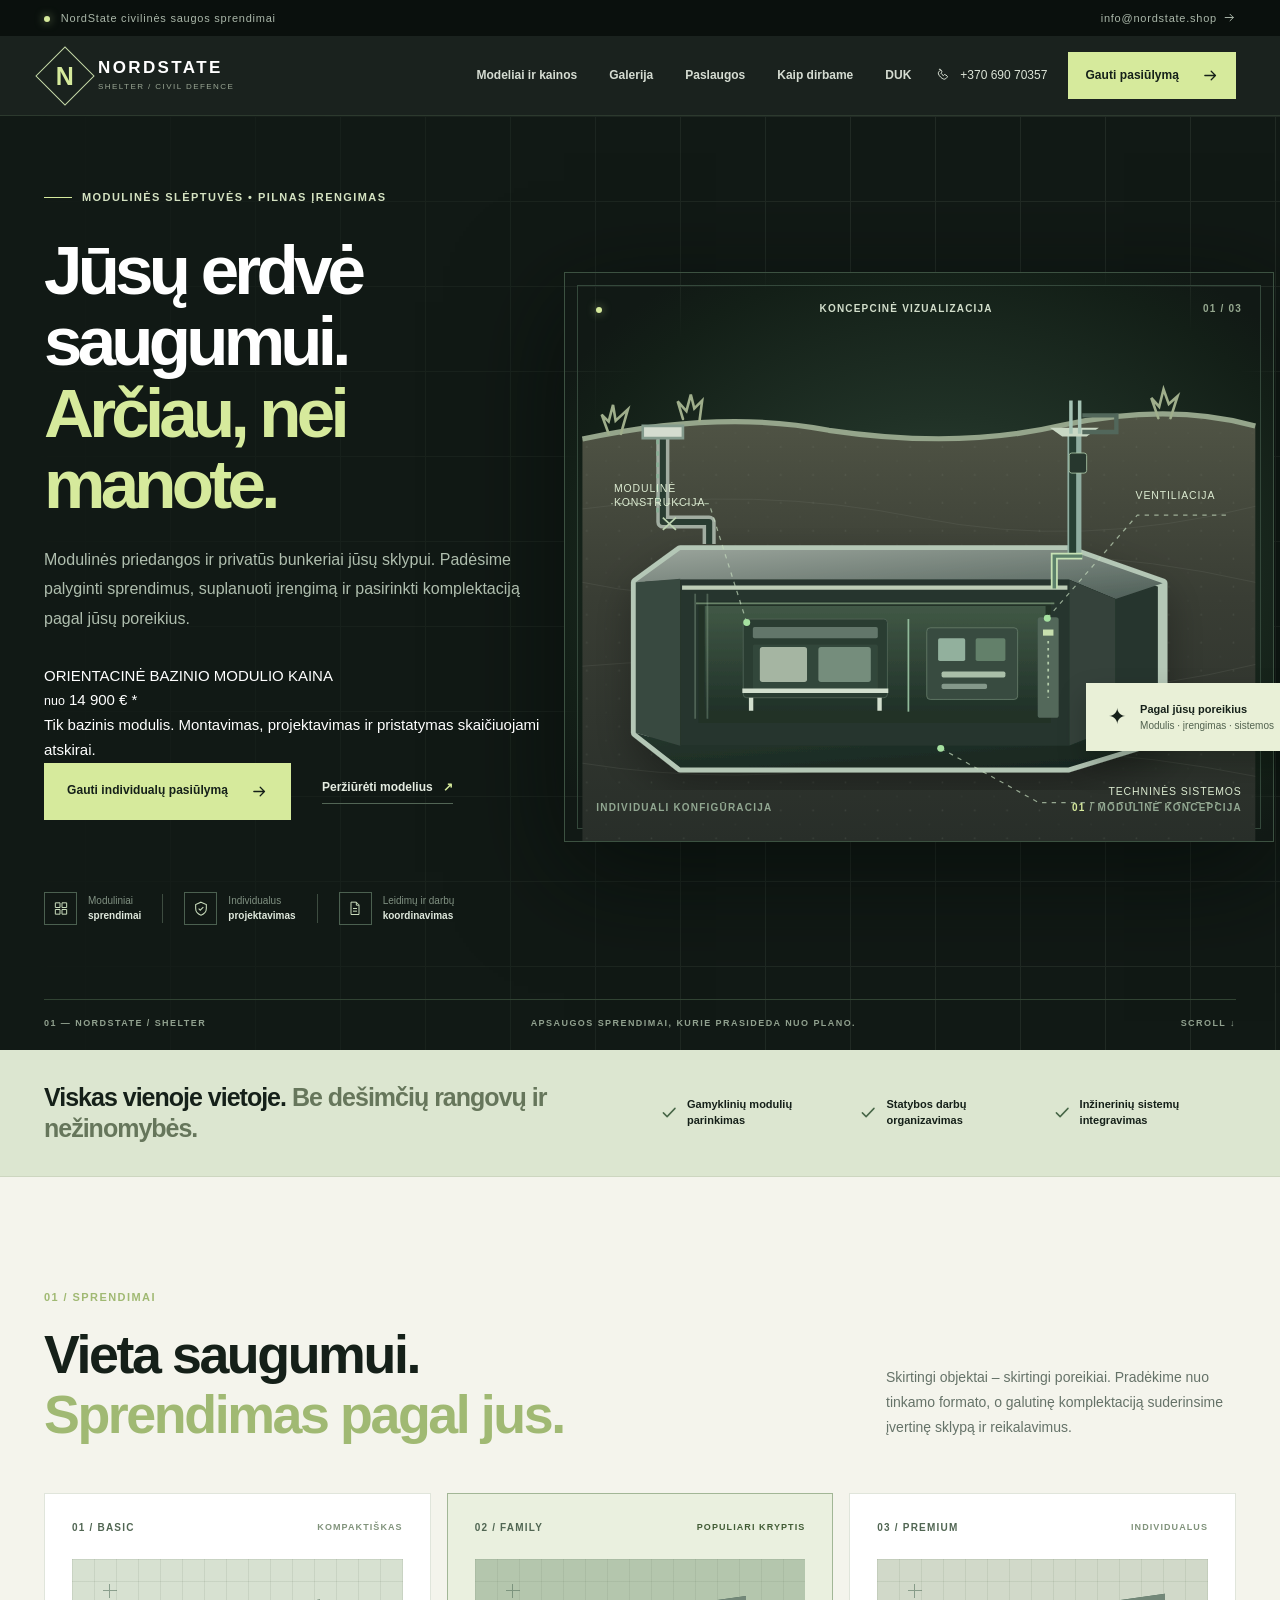
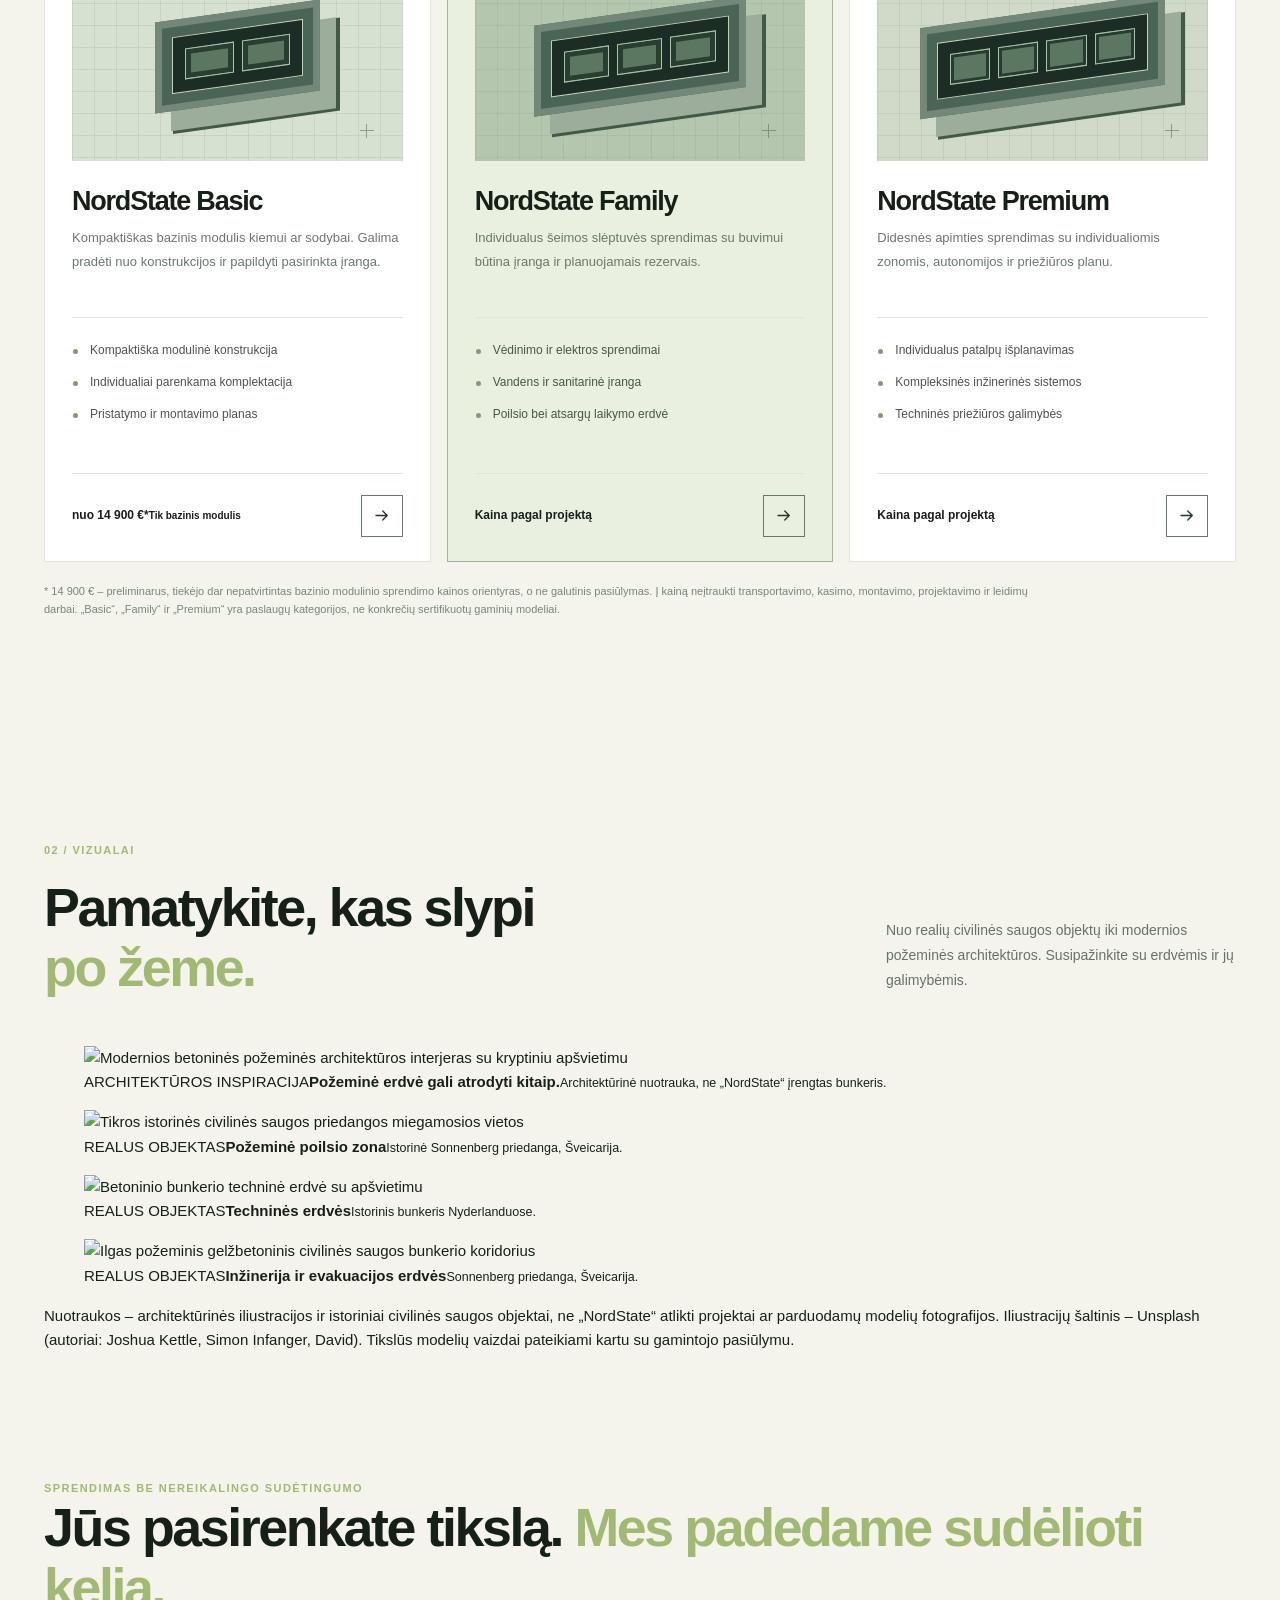
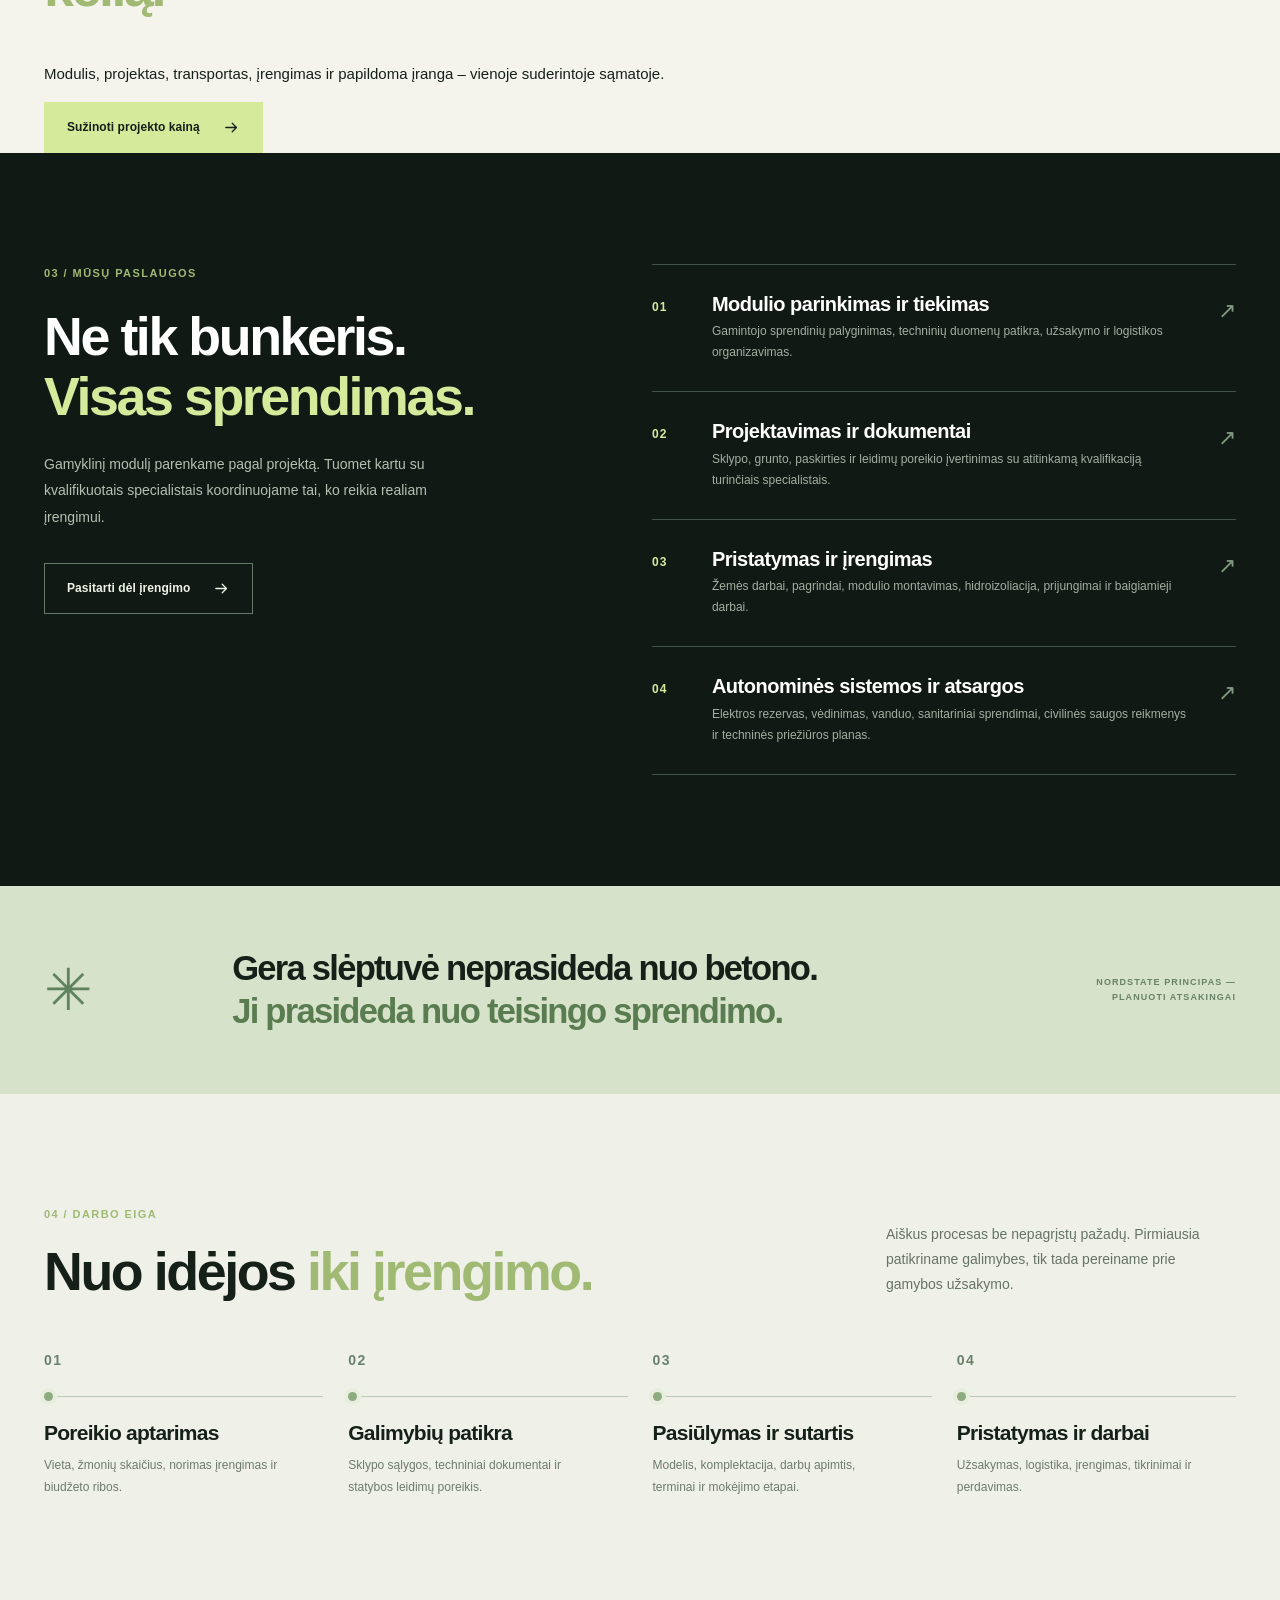
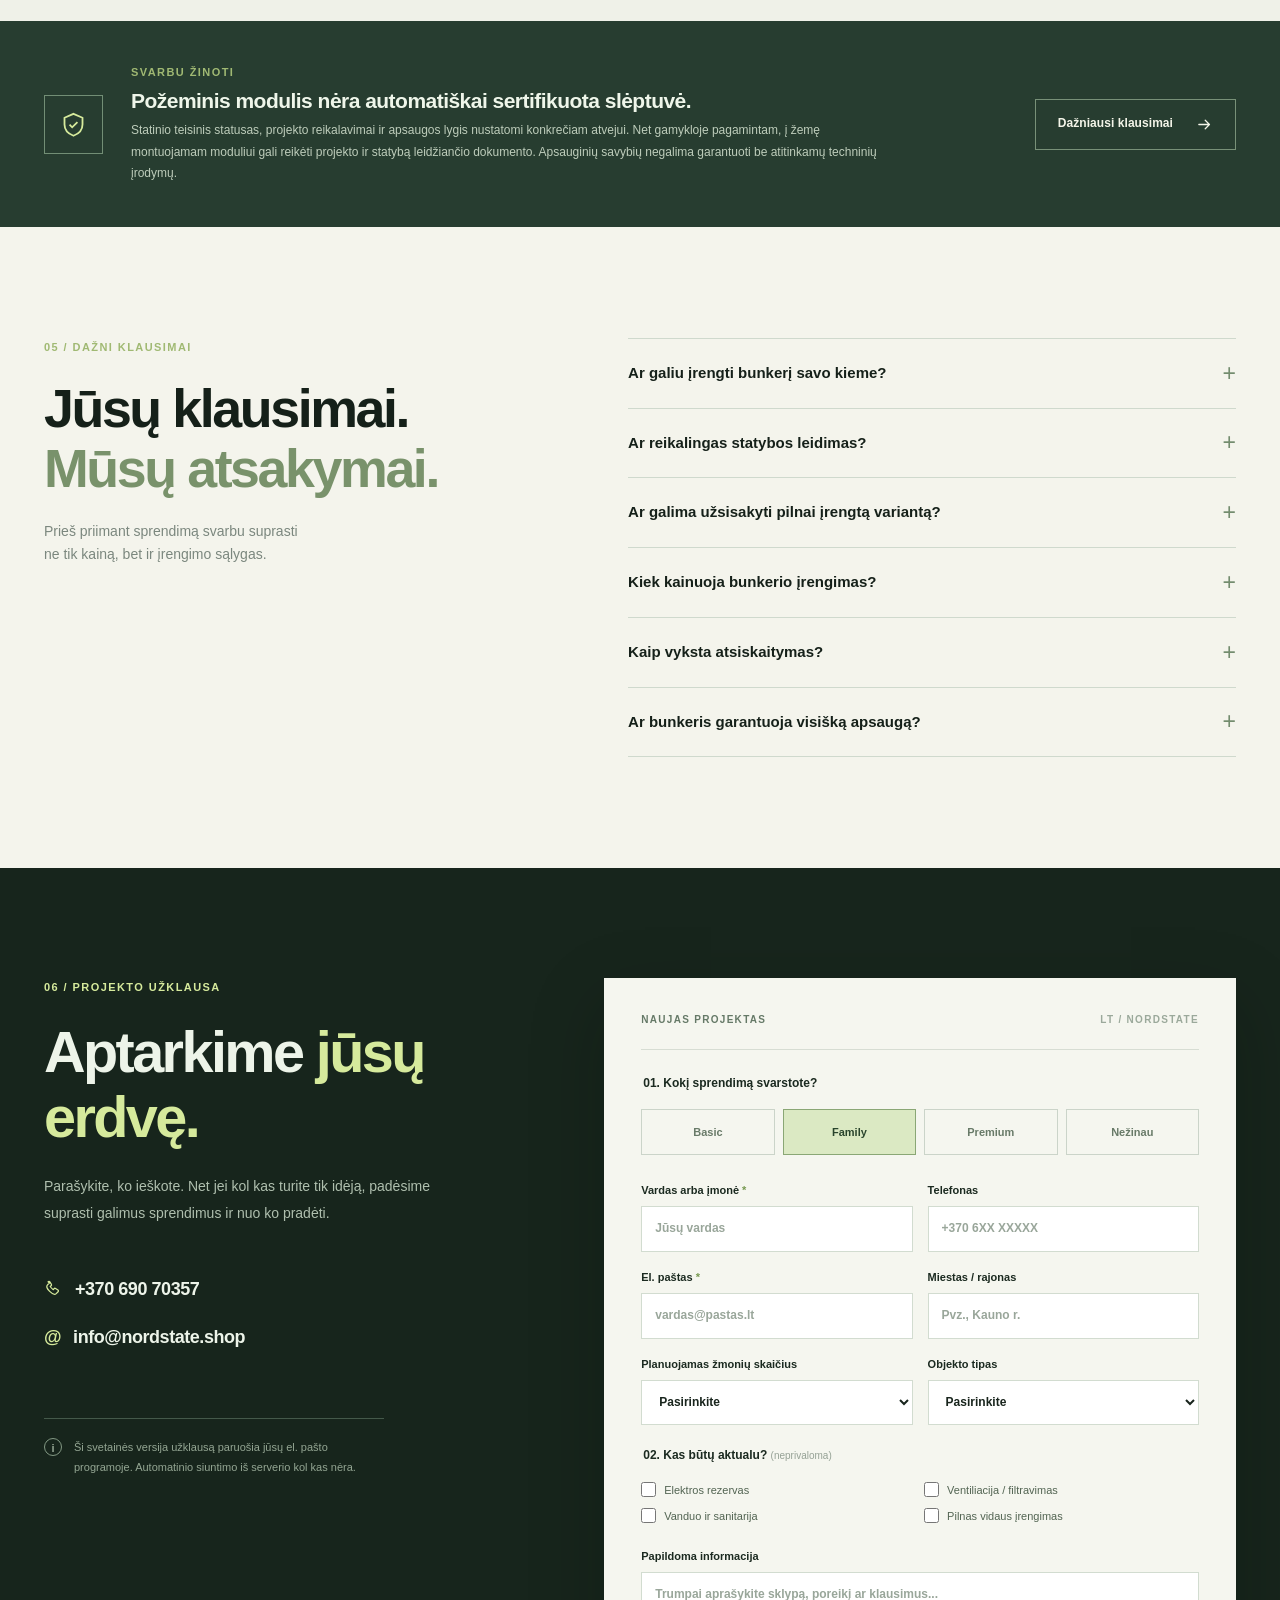
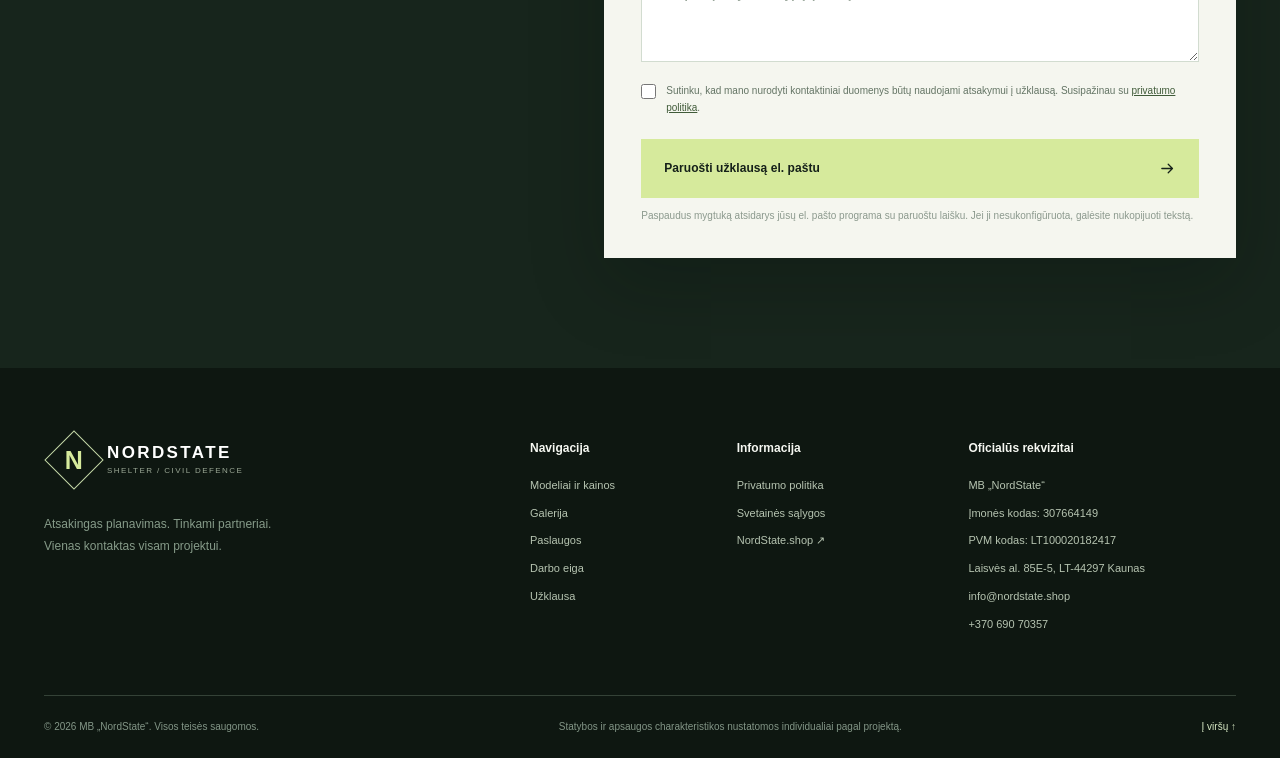
==== commit 9d5c8203: "Add credited bunker photography gallery and persuasive value section" ====
--- a/index.html
+++ b/index.html
@@ -157,7 +157,33 @@
       </div>
     </section>
 
-    <section class="section section-services" id="paslaugos">
+    
+    <section class="section section-gallery" id="galerija" aria-labelledby="galleryHeading">
+      <div class="container">
+        <div class="section-head gallery-section-head"><div><div class="kicker">02 / VIZUALAI</div><h2 id="galleryHeading">Pamatykite, kas slypi<br><em>po žeme.</em></h2></div><p>Nuo realių civilinės saugos objektų iki modernios požeminės architektūros. Susipažinkite su erdvėmis ir jų galimybėmis.</p></div>
+        <div class="editorial-gallery">
+          <figure class="gallery-large">
+            <img src="https://images.unsplash.com/photo-1774267916884-afae166d49b3?auto=format&amp;fit=crop&amp;w=1400&amp;q=82" alt="Modernios betoninės požeminės architektūros interjeras su kryptiniu apšvietimu" loading="lazy" decoding="async">
+            <figcaption><span class="photo-chip">ARCHITEKTŪROS INSPIRACIJA</span><strong>Požeminė erdvė gali atrodyti kitaip.</strong><small>Architektūrinė nuotrauka, ne „NordState“ įrengtas bunkeris.</small></figcaption>
+          </figure>
+          <figure class="gallery-small">
+            <img src="https://images.unsplash.com/photo-1757271351763-c5bc30503989?auto=format&amp;fit=crop&amp;w=900&amp;q=82" alt="Tikros istorinės civilinės saugos priedangos miegamosios vietos" loading="lazy" decoding="async">
+            <figcaption><span class="photo-chip">REALUS OBJEKTAS</span><strong>Požeminė poilsio zona</strong><small>Istorinė Sonnenberg priedanga, Šveicarija.</small></figcaption>
+          </figure>
+          <figure class="gallery-small">
+            <img src="https://images.unsplash.com/photo-1773168754421-206a58d35bec?auto=format&amp;fit=crop&amp;w=900&amp;q=82" alt="Betoninio bunkerio techninė erdvė su apšvietimu" loading="lazy" decoding="async">
+            <figcaption><span class="photo-chip">REALUS OBJEKTAS</span><strong>Techninės erdvės</strong><small>Istorinis bunkeris Nyderlanduose.</small></figcaption>
+          </figure>
+          <figure class="gallery-wide">
+            <img src="https://images.unsplash.com/photo-1757271400274-1078ea147cf7?auto=format&amp;fit=crop&amp;w=1400&amp;q=82" alt="Ilgas požeminis gelžbetoninis civilinės saugos bunkerio koridorius" loading="lazy" decoding="async">
+            <figcaption><span class="photo-chip">REALUS OBJEKTAS</span><strong>Inžinerija ir evakuacijos erdvės</strong><small>Sonnenberg priedanga, Šveicarija.</small></figcaption>
+          </figure>
+        </div>
+        <p class="gallery-disclaimer">Nuotraukos – architektūrinės iliustracijos ir istoriniai civilinės saugos objektai, ne „NordState“ atlikti projektai ar parduodamų modelių fotografijos. Iliustracijų šaltinis – <a href="https://unsplash.com/license" target="_blank" rel="noopener">Unsplash</a> (autoriai: Joshua Kettle, Simon Infanger, David). Tikslūs modelių vaizdai pateikiami kartu su gamintojo pasiūlymu.</p>
+      </div>
+    </section>
+    <section class="value-banner"><div class="container value-banner-grid"><div><span class="kicker">SPRENDIMAS BE NEREIKALINGO SUDĖTINGUMO</span><h2>Jūs pasirenkate tikslą. <em>Mes padedame sudėlioti kelią.</em></h2></div><div class="value-banner-cta"><p>Modulis, projektas, transportas, įrengimas ir papildoma įranga – vienoje suderintoje sąmatoje.</p><a class="btn btn-accent" href="#uzklausa">Sužinoti projekto kainą <svg class="icon"><use href="#ic-arrow"/></svg></a></div></div></section>
+<section class="section section-services" id="paslaugos">
       <div class="container services-grid">
         <div class="services-left"><div class="kicker">03 / MŪSŲ PASLAUGOS</div><h2>Ne tik bunkeris.<br><em>Visas sprendimas.</em></h2><p>Gamyklinį modulį parenkame pagal projektą. Tuomet kartu su kvalifikuotais specialistais koordinuojame tai, ko reikia realiam įrengimui.</p><a class="btn btn-outline" href="#uzklausa">Pasitarti dėl įrengimo <svg class="icon"><use href="#ic-arrow"/></svg></a></div>
         <div class="services-right">
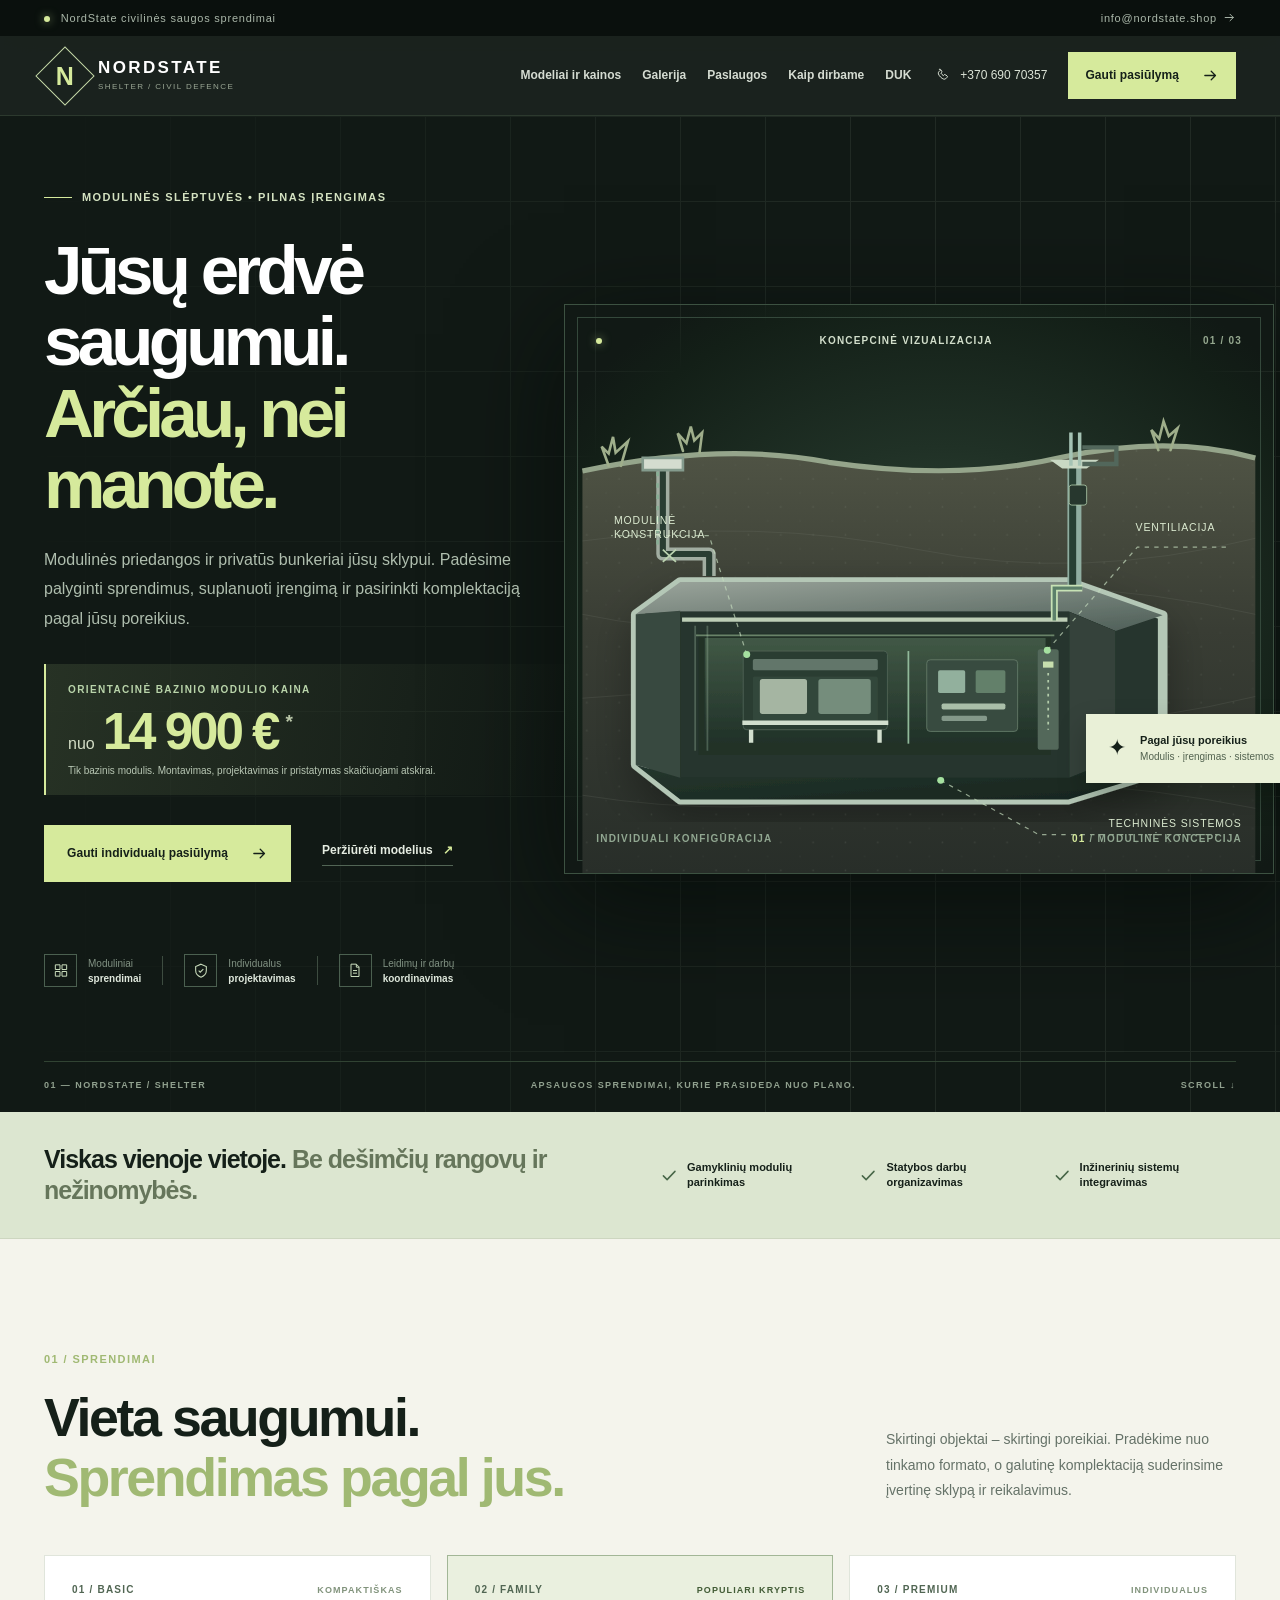
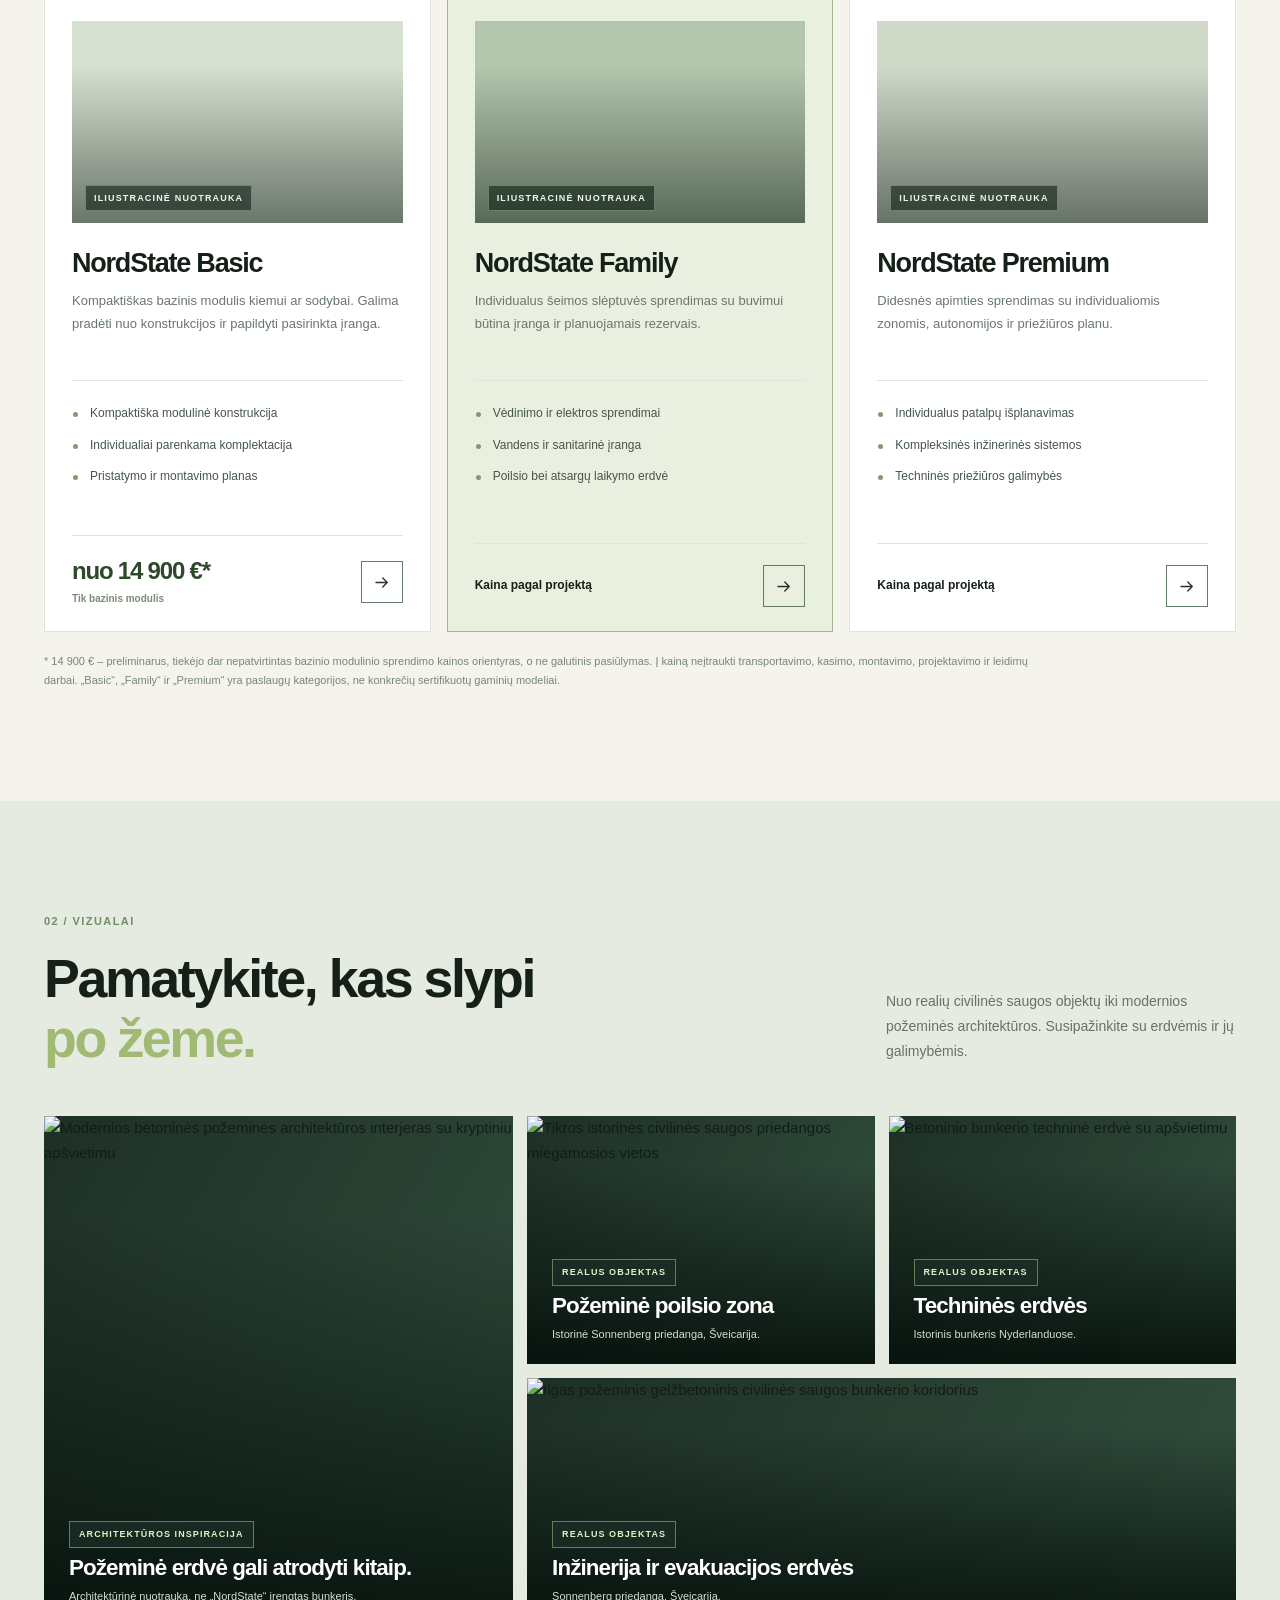
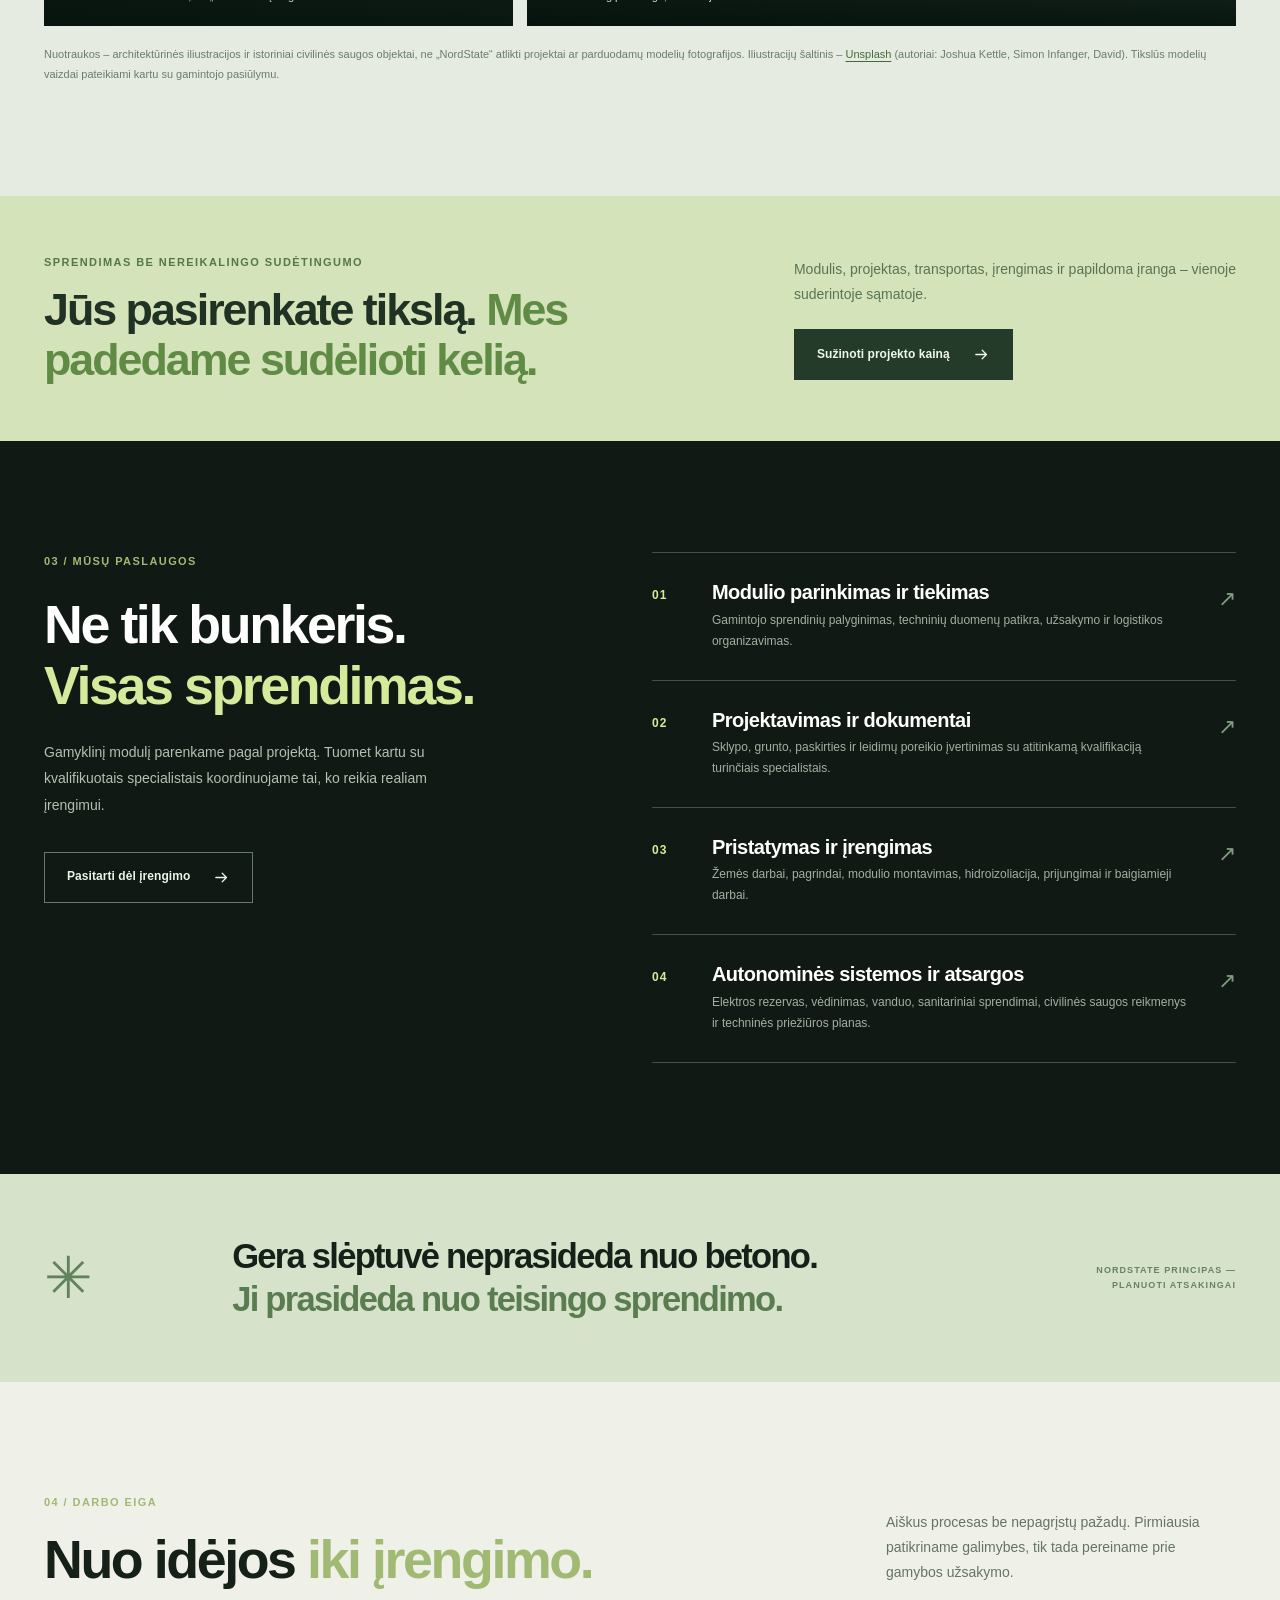
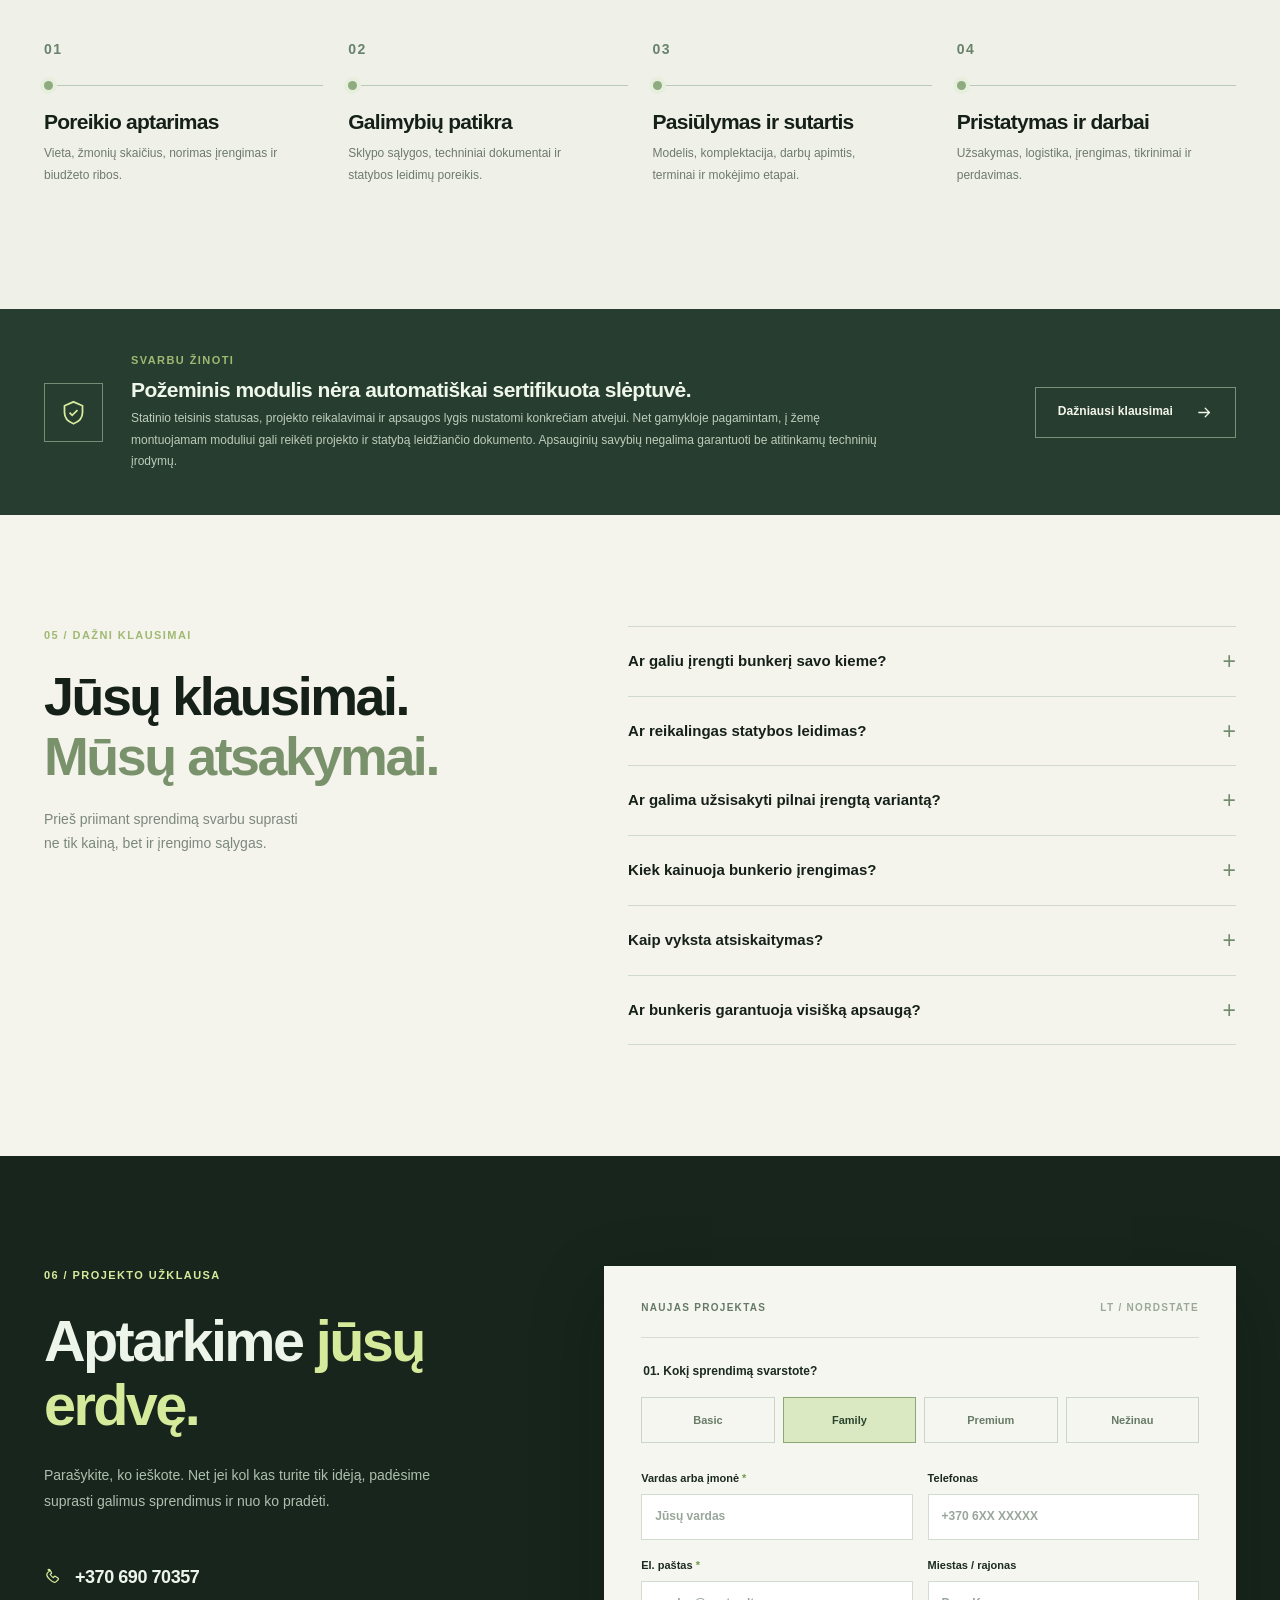
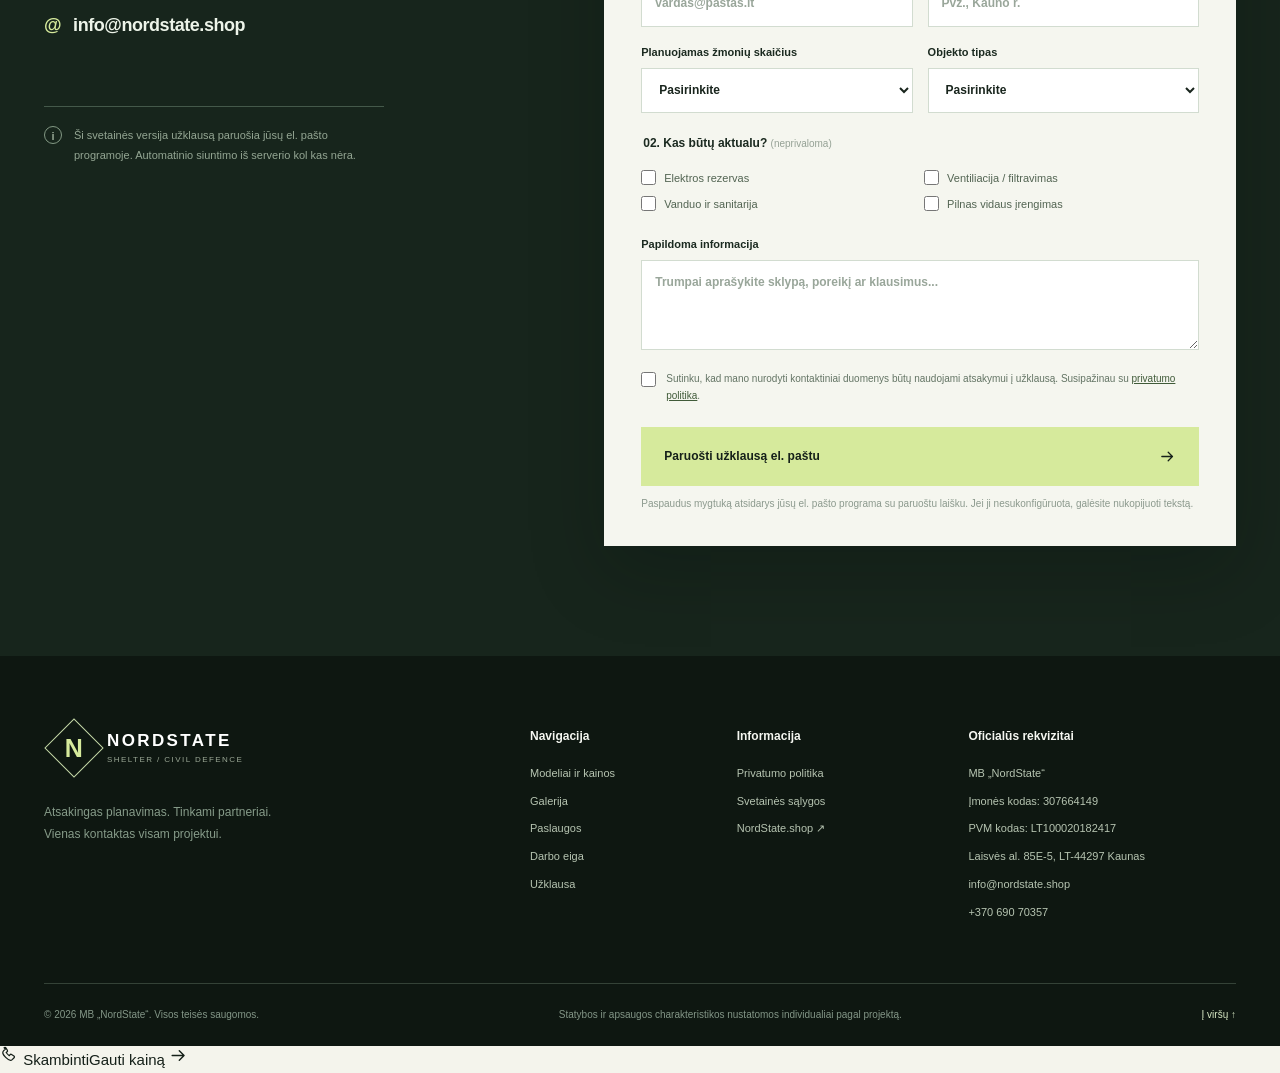
==== commit 910750ae: "Add mobile sticky call and quote conversion controls" ====
--- a/index.html
+++ b/index.html
@@ -247,5 +247,6 @@
     </div></section>
   </main>
   <footer class="site-footer"><div class="container"><div class="footer-top"><div><a class="brand footer-brand" href="#virsus"><span class="brand-mark"><span class="brand-mark-inner">N</span></span><span class="brand-name">NORDSTATE<span class="brand-sub">SHELTER / CIVIL DEFENCE</span></span></a><p>Atsakingas planavimas. Tinkami partneriai.<br>Vienas kontaktas visam projektui.</p></div><div class="footer-links"><div><b>Navigacija</b><a href="#sprendimai">Modeliai ir kainos</a><a href="#galerija">Galerija</a><a href="#paslaugos">Paslaugos</a><a href="#procesas">Darbo eiga</a><a href="#uzklausa">Užklausa</a></div><div><b>Informacija</b><a href="./privacy.html">Privatumo politika</a><a href="./terms.html">Svetainės sąlygos</a><a href="https://nordstate.shop" target="_blank" rel="noopener">NordState.shop ↗</a></div></div><div class="footer-company"><b>Oficialūs rekvizitai</b><span>MB „NordState“</span><span>Įmonės kodas: 307664149</span><span>PVM kodas: LT100020182417</span><span>Laisvės al. 85E-5, LT-44297 Kaunas</span><a href="mailto:info@nordstate.shop">info@nordstate.shop</a><a href="tel:+37069070357">+370 690 70357</a></div></div><div class="footer-bottom"><span>© <span id="year">2026</span> MB „NordState“. Visos teisės saugomos.</span><span>Statybos ir apsaugos charakteristikos nustatomos individualiai pagal projektą.</span><a href="#virsus">Į viršų ↑</a></div></div></footer>
+  <div class="mobile-action-bar" aria-label="Greiti kontaktai"><a class="mobile-call" href="tel:+37069070357" aria-label="Skambinti NordState"><svg class="icon"><use href="#ic-phone"/></svg> Skambinti</a><a class="mobile-quote" href="#uzklausa">Gauti kainą <svg class="icon"><use href="#ic-arrow"/></svg></a></div>
 </body>
 </html>
--- a/styles.css
+++ b/styles.css
@@ -29,4 +29,53 @@
 @media(max-width:1190px){.container{width:min(1200px,calc(100% - 56px))}.desktop-nav{gap:18px}.nav-phone{display:none}.hero-inner{grid-template-columns:48% 52%}.hero-copy{padding-right:0}.hero h1{font-size:clamp(55px,5.3vw,73px)}.hero-visual{height:510px;margin-right:-20px}.hero-meta{gap:13px}.intro-grid{grid-template-columns:1fr}.intro-list{justify-content:flex-start;gap:35px}.solution-card{padding:23px 20px}.advisory-inner{grid-template-columns:57px 1fr}.advisory-inner>.btn{grid-column:2;justify-self:start}.contact-grid{gap:6%}.footer-top{gap:25px}}
 @media(max-width:900px){.desktop-nav{display:none}.nav-phone{display:flex}.menu-button{display:block}.hero-inner{grid-template-columns:1fr;min-height:auto}.hero-copy{padding:70px 0 35px}.hero h1{font-size:clamp(52px,8vw,83px)}.hero-copy>p{max-width:650px}.hero-meta{margin-top:42px}.hero-visual{height:480px;margin:0 0 38px}.floating-tag{right:20px}.hero-bottom span:nth-child(2){display:none}.services-grid,.faq-grid,.contact-grid{grid-template-columns:1fr;gap:45px}.services-left>p{max-width:620px}.service-row{padding:21px 0}.solution-grid{gap:10px}.mini-visual{height:155px}.solution-card h3{font-size:23px}.solution-card>p{min-height:110px}.steps{grid-template-columns:repeat(2,1fr);gap:34px}.form-explain{margin-top:30px}.contact-aside h2{max-width:500px}.contact-form-card{max-width:730px}.footer-top{grid-template-columns:1fr 1fr}.footer-company{grid-column:2}.footer-links{grid-column:1;grid-row:2}.footer-bottom{flex-wrap:wrap}}
 @media(max-width:620px){html{scroll-padding-top:74px}.container{width:calc(100% - 36px)}.topline-inner{height:31px}.topline a{display:none}.nav-wrap{min-height:68px}.brand-mark{width:32px;height:32px}.brand-mark-inner{font-size:20px}.brand-name{font-size:14px}.brand-sub{font-size:7px}.nav-phone{display:none}.nav-right .btn{display:none}.hero-grid-overlay{background-size:55px 55px}.hero-copy{padding:61px 0 30px}.eyebrow{font-size:9px;letter-spacing:.07em;white-space:normal}.eyebrow-line{width:17px;flex:none}.hero h1{font-size:clamp(50px,13vw,75px);margin:21px 0}.hero-copy>p{font-size:14px}.hero-actions{gap:22px}.hero-actions .btn{width:100%}.hero-meta{gap:9px;justify-content:space-between;margin-top:39px}.meta-unit{flex-direction:column;align-items:flex-start;gap:8px;font-size:9px}.meta-icon{width:30px;height:30px}.meta-divider{height:42px}.hero-visual{height:350px;margin:0 -7px 30px}.illustration-label,.illustration-footer{left:16px;right:16px;font-size:8px}.illustration-label{top:18px}.illustration-footer{bottom:13px}.floating-tag{right:10px;bottom:45px;padding:10px 12px}.floating-tag small{font-size:8px}.hero-bottom{font-size:8px}.intro-grid{padding:26px 0;gap:21px}.intro-large{font-size:22px}.intro-list{display:grid;gap:12px}.intro-list span{font-size:11px}.section{padding:73px 0}.section-head{display:block;margin-bottom:35px}.section-head>p{margin-top:18px}.section-head h2,h2{font-size:clamp(37px,10vw,49px)}.solution-grid{grid-template-columns:1fr;gap:15px}.solution-card{padding:22px}.solution-card h3{font-size:26px}.solution-card>p{min-height:0}.mini-visual{height:210px}.service-row{grid-template-columns:28px 1fr 13px;gap:10px}.service-row h3{font-size:18px}.statement{padding:50px 0}.statement-inner{grid-template-columns:1fr;gap:10px}.statement-asterisk{font-size:40px}.statement blockquote{font-size:25px}.statement-caption{text-align:left}.steps{grid-template-columns:1fr;gap:12px}.step-index{margin:0 0 12px}.step-line{margin-bottom:14px}.step p{max-width:100%}.section-advisory{padding:38px 0}.advisory-inner{grid-template-columns:1fr;gap:15px}.advisory-inner>.btn{grid-column:1}.faq-grid{gap:22px}.faq-items summary{font-size:14px;padding:20px 0}.section-contact{padding:72px 0}.contact-grid{gap:30px}.contact-aside h2{font-size:45px}.contact-lines{margin-top:24px}.contact-lines a{font-size:17px}.contact-form-card{padding:23px 19px}.package-options{grid-template-columns:repeat(2,1fr)}.package-option span{padding:12px 6px}.form-two{grid-template-columns:1fr;gap:0}.extras-grid{grid-template-columns:1fr;gap:10px}.footer-top{padding:48px 0 35px;grid-template-columns:1fr;gap:33px}.footer-company,.footer-links{grid-column:auto;grid-row:auto}.footer-bottom{align-items:flex-start;flex-direction:column;gap:9px;padding:20px 0}}
-@media(prefers-reduced-motion:reduce){html{scroll-behavior:auto}*,*:before,*:after{transition:none!important;animation:none!important}}+@media(prefers-reduced-motion:reduce){html{scroll-behavior:auto}*,*:before,*:after{transition:none!important;animation:none!important}}
+
+/* NordState Shelter — marketing-led PRO update */
+.price-teaser{margin:0 0 30px;padding:18px 22px 17px;border-left:2px solid var(--accent);background:linear-gradient(100deg,rgba(196,229,150,.12),rgba(196,229,150,0));max-width:525px}
+.price-teaser-kicker{display:block;font-size:10px;font-weight:800;color:#b9d4aa;letter-spacing:.14em}
+.price-teaser-main{margin:4px 0 1px;display:flex;align-items:baseline;gap:8px;font-size:clamp(40px,4vw,61px);font-weight:780;letter-spacing:-.06em;color:var(--accent);line-height:1.17}
+.price-teaser-main small{font-size:16px;letter-spacing:0;font-weight:500;color:#d4dec7}
+.price-star{font-size:19px;align-self:flex-start;margin-top:9px;color:#bbc8aa}
+.price-teaser-note{font-size:10px;line-height:1.5;color:#b8c7b4;display:block;max-width:420px}
+.starting-price{display:block;font-size:24px;line-height:1.15;letter-spacing:-.05em;color:#2d492a}
+.price-subline{display:block;font-size:10px;font-weight:550;color:#7c8b78;margin-top:6px}
+.section-gallery{background:#e6ebe2}
+.gallery-section-head .kicker{color:#708f66}
+.editorial-gallery{display:grid;grid-template-columns:1.35fr 1fr 1fr;grid-template-rows:248px 248px;gap:14px}
+.editorial-gallery figure{position:relative;margin:0;min-width:0;min-height:0;overflow:hidden;background:linear-gradient(120deg,#1e3026,#324f3e)}
+.editorial-gallery figure::after{content:"";pointer-events:none;position:absolute;inset:0;background:linear-gradient(180deg,transparent 20%,rgba(1,11,7,.83) 100%);z-index:1}
+.editorial-gallery img{display:block;width:100%;height:100%;object-fit:cover;filter:saturate(.8) contrast(1.04);transition:transform .65s cubic-bezier(.2,.7,.2,1),filter .5s}
+.editorial-gallery figure:hover img{transform:scale(1.055);filter:saturate(1) contrast(1.04)}
+.gallery-large{grid-column:1;grid-row:1/span 2}
+.gallery-small:nth-of-type(2){grid-column:2;grid-row:1}
+.gallery-small:nth-of-type(3){grid-column:3;grid-row:1}
+.gallery-wide{grid-column:2/span 2;grid-row:2}
+.editorial-gallery figcaption{position:absolute;z-index:2;left:25px;right:18px;bottom:22px;color:#fff;display:flex;flex-direction:column;gap:7px}
+.editorial-gallery figcaption strong{font-size:clamp(16px,1.75vw,27px);font-weight:700;letter-spacing:-.04em;line-height:1.15}
+.editorial-gallery figcaption small{font-size:11px;color:#d2dfd0;line-height:1.5}
+.photo-chip{font-size:9px;font-weight:800;letter-spacing:.12em;color:#e1f2c7;align-self:start;border:1px solid #aacc8c83;padding:5px 9px;background:#1c3028a8}
+.gallery-disclaimer{margin:19px 0 0;color:#697c6b;font-size:11px;line-height:1.8}
+.gallery-disclaimer a{color:#426c37;text-decoration:underline;text-underline-offset:3px}
+.value-banner{background:#d4e3b9;color:#203224;padding:57px 0}
+.value-banner-grid{display:grid;grid-template-columns:1.4fr 1fr;gap:11%;align-items:center}
+.value-banner h2{font-size:clamp(28px,3.5vw,49px);margin:13px 0 0}
+.value-banner h2 em{color:#5f8b45}
+.value-banner .kicker{color:#567847}
+.value-banner-cta p{font-size:14px;line-height:1.8;color:#597455;margin:0 0 22px}
+.value-banner-cta .btn{background:#243b2a;color:#eff8e8}
+.value-banner-cta .btn:hover{background:#13271a}
+.nav-wrap .desktop-nav{gap:21px}
+.solution-card.featured::before{content:"SUDERINKITE PAGAL POREIKĮ";position:absolute;top:0;left:0;right:0;transform:translateY(-100%);height:0;overflow:hidden}
+@media(max-width:1150px){.nav-wrap .desktop-nav{gap:14px}.editorial-gallery{grid-template-rows:215px 215px}.value-banner-grid{gap:5%}}
+@media(max-width:900px){.editorial-gallery{grid-template-columns:1fr 1fr;grid-template-rows:260px 240px 220px}.gallery-large{grid-column:1/span 2;grid-row:1}.gallery-small:nth-of-type(2){grid-column:1;grid-row:2}.gallery-small:nth-of-type(3){grid-column:2;grid-row:2}.gallery-wide{grid-column:1/span 2;grid-row:3}.value-banner-grid{grid-template-columns:1fr;gap:22px}.value-banner-cta p{max-width:520px}.price-teaser{max-width:600px}}
+@media(max-width:620px){.hero h1{font-size:clamp(44px,11.3vw,70px)}.price-teaser{padding:15px 17px;margin-bottom:22px}.price-teaser-main{font-size:45px}.price-teaser-kicker{font-size:9px}.price-teaser-note{font-size:9px}.price-star{font-size:14px}.section-gallery{padding:69px 0}.editorial-gallery{grid-template-columns:1fr 1fr;grid-template-rows:290px 190px 210px;gap:9px}.editorial-gallery figcaption{left:13px;right:13px;bottom:13px;gap:4px}.editorial-gallery figcaption strong{font-size:16px}.editorial-gallery figcaption small{font-size:9px}.photo-chip{font-size:7px;padding:4px 6px}.gallery-large figcaption strong{font-size:23px}.gallery-disclaimer{font-size:10px}.value-banner{padding:45px 0}.value-banner h2{font-size:32px}.value-banner-cta .btn{width:100%}.starting-price{font-size:23px}}
+
+/* Product images – illustrative, never represented as NordState installations */
+.section-solutions .mini-visual{background-size:cover;background-position:center;isolation:isolate}
+.section-solutions .mini-visual:before{content:"";position:absolute;inset:0;z-index:0;background:linear-gradient(180deg,transparent 22%,rgba(6,20,13,.52) 100%)}
+.section-solutions .mini-visual:after{content:"ILIUSTRACINĖ NUOTRAUKA";position:absolute;z-index:2;left:13px;bottom:12px;color:#eff8e3;font-size:9px;letter-spacing:.13em;font-weight:800;padding:5px 8px;border:1px solid #bdd1af6e;background:#081a108f}
+.section-solutions .mini-visual .module-outer,.section-solutions .mini-visual .blueprint-cross{display:none}
+.section-solutions .v-basic{background-image:url("https://images.unsplash.com/photo-1773168754421-206a58d35bec?auto=format&fit=crop&w=950&q=82")}
+.section-solutions .v-family{background-image:url("https://images.unsplash.com/photo-1757271351763-c5bc30503989?auto=format&fit=crop&w=950&q=82")}
+.section-solutions .v-premium{background-image:url("https://images.unsplash.com/photo-1774267916884-afae166d49b3?auto=format&fit=crop&w=950&q=82")}
